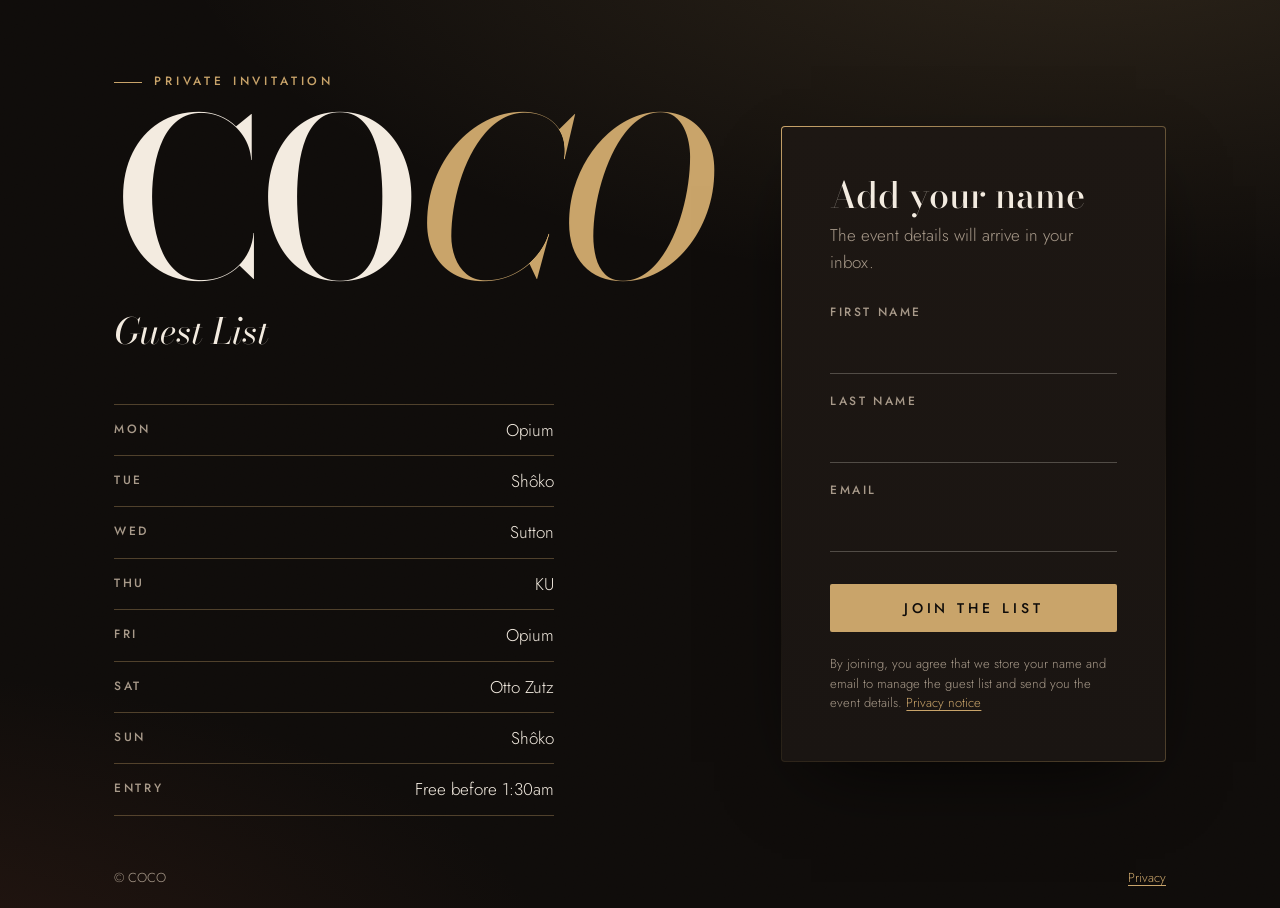
==== index.html @ e3798c02 "Add files via upload" ====
<!doctype html>
<html lang="en">
<head>
  <meta charset="utf-8">
  <meta name="viewport" content="width=device-width, initial-scale=1, viewport-fit=cover">
  <title>COCO — Guest List</title>
  <meta name="description" content="Join the COCO guest list.">
  <meta name="theme-color" content="#0f0c0a">
  <!-- Fonts: loaded from Google Fonts for now. Before launch we plan to host them
       ourselves so visitors' browsers don't contact Google (privacy). -->
  <link rel="preconnect" href="https://fonts.googleapis.com">
  <link rel="preconnect" href="https://fonts.gstatic.com" crossorigin>
  <link href="https://fonts.googleapis.com/css2?family=Bodoni+Moda:ital,opsz,wght@0,6..96,400..700;1,6..96,400..500&family=Jost:wght@300;400;500&display=swap" rel="stylesheet">
  <link rel="stylesheet" href="style.css">
</head>
<body>
  <div class="grain" aria-hidden="true"></div>

  <main class="page">
    <section class="intro" aria-labelledby="brand">
      <p class="eyebrow reveal" style="--d:0">Private invitation</p>
      <h1 id="brand" class="brand reveal" style="--d:1">CO<span class="brand-o">CO</span></h1>
      <p class="tagline reveal" style="--d:2"><em>Guest List</em></p>

      <!-- Week programme from the owner. Keep in sync with CLUBS/WEEK in backend/Code.gs. -->
      <dl class="details reveal" style="--d:3" aria-label="Weekly programme">
        <div><dt>Mon</dt><dd>Opium</dd></div>
        <div><dt>Tue</dt><dd>Shôko</dd></div>
        <div><dt>Wed</dt><dd>Sutton</dd></div>
        <div><dt>Thu</dt><dd>KU</dd></div>
        <div><dt>Fri</dt><dd>Opium</dd></div>
        <div><dt>Sat</dt><dd>Otto Zutz</dd></div>
        <div><dt>Sun</dt><dd>Shôko</dd></div>
        <div><dt>Entry</dt><dd>Free before 1:30am</dd></div>
      </dl>
    </section>

    <section class="card reveal" style="--d:4" aria-labelledby="form-title">
      <div class="card-inner">
        <div id="form-view">
          <h2 id="form-title" class="card-title">Add your name</h2>
          <p class="card-sub">The event details will arrive in your inbox.</p>

          <form id="signup" novalidate>
            <div class="field">
              <label for="firstName">First name</label>
              <input id="firstName" name="firstName" type="text" autocomplete="given-name" maxlength="60" required aria-describedby="firstName-err">
              <p class="err" id="firstName-err" aria-live="polite"></p>
            </div>
            <div class="field">
              <label for="lastName">Last name</label>
              <input id="lastName" name="lastName" type="text" autocomplete="family-name" maxlength="60" required aria-describedby="lastName-err">
              <p class="err" id="lastName-err" aria-live="polite"></p>
            </div>
            <div class="field">
              <label for="email">Email</label>
              <input id="email" name="email" type="email" inputmode="email" autocomplete="email" maxlength="254" required aria-describedby="email-err">
              <p class="err" id="email-err" aria-live="polite"></p>
            </div>

            <!-- Honeypot: hidden from people, bots tend to fill it in. -->
            <div class="hp" aria-hidden="true">
              <label for="website">Leave this empty</label>
              <input id="website" name="website" type="text" tabindex="-1" autocomplete="off">
            </div>

            <button type="submit" class="btn" id="submit">
              <span class="btn-label">Join the list</span>
              <span class="btn-spinner" aria-hidden="true"></span>
            </button>
            <p class="form-msg" id="form-msg" role="status" aria-live="polite"></p>

            <p class="consent">
              By joining, you agree that we store your name and email to manage the guest list
              and send you the event details. <a href="privacy.html">Privacy notice</a>
            </p>
          </form>
        </div>

        <div id="done-view" class="done" hidden tabindex="-1">
          <span class="done-mark" aria-hidden="true"></span>
          <h2 class="card-title" id="done-title">You're on the list</h2>
          <p class="card-sub" id="done-text"></p>
        </div>
      </div>
    </section>
  </main>

  <footer class="foot">
    <span>© COCO</span>
    <a href="privacy.html">Privacy</a>
  </footer>

  <p class="demo-badge" id="demo-badge" hidden>Preview mode — nothing is saved</p>

  <script src="script.js"></script>
</body>
</html>
---- style.css ----
/* COCO Guest List — velvet-rope invitation style.
   Colours live here so the owner's brand colours can be swapped in one place. */
:root {
  --ink: #0f0c0a;          /* page background */
  --ink-2: #1a1512;        /* card background */
  --cream: #f3ebe0;        /* main text */
  --muted: #a89a8a;        /* secondary text */
  --gold: #c9a46a;         /* accent */
  --gold-soft: rgba(201, 164, 106, 0.35);
  --error: #e7937c;
  --display: "Bodoni Moda", "Didot", "Bodoni 72", Georgia, serif;
  --body: "Jost", "Futura", "Century Gothic", sans-serif;
  --gutter: clamp(16px, 5vw, 64px);
}

*, *::before, *::after { box-sizing: border-box; }

html { -webkit-text-size-adjust: 100%; }

body {
  margin: 0;
  min-height: 100vh;
  min-height: 100dvh;
  display: flex;
  flex-direction: column;
  background:
    radial-gradient(120% 70% at 85% -10%, rgba(201, 164, 106, 0.16), transparent 60%),
    radial-gradient(90% 60% at -10% 110%, rgba(120, 60, 40, 0.22), transparent 60%),
    var(--ink);
  color: var(--cream);
  font-family: var(--body);
  font-weight: 300;
  font-size: 17px;
  line-height: 1.55;
  -webkit-font-smoothing: antialiased;
}

/* Film-grain texture for depth */
.grain {
  position: fixed;
  inset: 0;
  pointer-events: none;
  opacity: 0.07;
  mix-blend-mode: overlay;
  background-image: url("data:image/svg+xml,%3Csvg xmlns='http://www.w3.org/2000/svg' width='160' height='160'%3E%3Cfilter id='n'%3E%3CfeTurbulence type='fractalNoise' baseFrequency='0.9' numOctaves='3' stitchTiles='stitch'/%3E%3C/filter%3E%3Crect width='100%25' height='100%25' filter='url(%23n)'/%3E%3C/svg%3E");
}

.page {
  flex: 1;
  width: 100%;
  max-width: 1180px;
  margin: 0 auto;
  padding: clamp(40px, 8vh, 96px) var(--gutter) 32px;
  display: grid;
  gap: clamp(36px, 6vw, 72px);
  align-items: center;
}

@media (min-width: 900px) {
  .page { grid-template-columns: 1.15fr 1fr; }
}

/* ---------- Intro / brand ---------- */
.eyebrow {
  margin: 0 0 18px;
  font-size: 12px;
  font-weight: 500;
  letter-spacing: 0.32em;
  text-transform: uppercase;
  color: var(--gold);
}
.eyebrow::before {
  content: "";
  display: inline-block;
  width: 28px;
  height: 1px;
  margin-right: 12px;
  vertical-align: middle;
  background: var(--gold);
}

.brand {
  margin: 0;
  font-family: var(--display);
  font-weight: 500;
  font-size: clamp(88px, 24vw, 220px);
  line-height: 0.82;
  letter-spacing: -0.02em;
}
.brand-o { font-style: italic; font-weight: 400; color: var(--gold); }

.tagline {
  margin: 14px 0 0;
  font-family: var(--display);
  font-size: clamp(24px, 4.5vw, 36px);
  font-weight: 400;
  color: var(--cream);
}

.details {
  margin: clamp(28px, 5vh, 48px) 0 0;
  display: grid;
  gap: 0;
  max-width: 440px;
  border-top: 1px solid var(--gold-soft);
}
.details div {
  display: flex;
  justify-content: space-between;
  gap: 16px;
  padding: 12px 0;
  border-bottom: 1px solid var(--gold-soft);
}
.details dt {
  font-size: 12px;
  font-weight: 500;
  letter-spacing: 0.22em;
  text-transform: uppercase;
  color: var(--muted);
  padding-top: 3px;
}
.details dd { margin: 0; text-align: right; }
.placeholder { color: var(--muted); font-style: italic; }

/* ---------- Card ---------- */
.card {
  position: relative;
  padding: 1px; /* gold hairline frame */
  background: linear-gradient(150deg, var(--gold), rgba(201,164,106,0.15) 40%, rgba(201,164,106,0.05) 60%, var(--gold-soft));
  border-radius: 4px;
  box-shadow: 0 30px 80px -30px rgba(0, 0, 0, 0.8);
}
.card-inner {
  background: linear-gradient(180deg, #1d1713, var(--ink-2));
  border-radius: 3px;
  padding: clamp(28px, 6vw, 48px);
}

.card-title {
  margin: 0;
  font-family: var(--display);
  font-weight: 500;
  font-size: clamp(28px, 6vw, 36px);
  line-height: 1.1;
}
.card-sub { margin: 8px 0 28px; color: var(--muted); }

/* ---------- Form ---------- */
.field { margin-bottom: 18px; }

label {
  display: block;
  margin-bottom: 6px;
  font-size: 12px;
  font-weight: 500;
  letter-spacing: 0.2em;
  text-transform: uppercase;
  color: var(--muted);
}

input {
  width: 100%;
  padding: 12px 2px 10px;
  border: 0;
  border-bottom: 1px solid rgba(243, 235, 224, 0.25);
  border-radius: 0;
  background: transparent;
  color: var(--cream);
  font: 400 18px/1.3 var(--body);
  transition: border-color 0.25s ease;
  -webkit-appearance: none;
  appearance: none;
}
input:hover { border-bottom-color: rgba(243, 235, 224, 0.45); }
input:focus { outline: none; border-bottom-color: var(--gold); box-shadow: 0 1px 0 0 var(--gold); }
input[aria-invalid="true"] { border-bottom-color: var(--error); }
input:-webkit-autofill {
  -webkit-text-fill-color: var(--cream);
  -webkit-box-shadow: 0 0 0 1000px var(--ink-2) inset;
  caret-color: var(--cream);
}

.err { min-height: 1.2em; margin: 6px 0 0; font-size: 14px; color: var(--error); }
.err:empty { min-height: 0; margin: 0; }

/* Honeypot: off-screen, not display:none (some bots skip hidden fields) */
.hp { position: absolute; left: -10000px; width: 1px; height: 1px; overflow: hidden; }

.btn {
  position: relative;
  width: 100%;
  margin-top: 14px;
  padding: 17px 24px;
  border: 0;
  border-radius: 2px;
  background: var(--gold);
  color: var(--ink);
  font: 500 14px/1 var(--body);
  letter-spacing: 0.28em;
  text-transform: uppercase;
  cursor: pointer;
  overflow: hidden;
  transition: background 0.25s ease, transform 0.15s ease;
}
.btn::after { /* soft shine on hover */
  content: "";
  position: absolute;
  inset: 0;
  background: linear-gradient(110deg, transparent 30%, rgba(255,255,255,0.35) 50%, transparent 70%);
  transform: translateX(-120%);
  transition: transform 0.7s ease;
}
.btn:hover::after { transform: translateX(120%); }
.btn:hover { background: #d6b27a; }
.btn:active { transform: scale(0.99); }
.btn:focus-visible { outline: 2px solid var(--cream); outline-offset: 3px; }
.btn[disabled] { cursor: progress; opacity: 0.85; }

.btn-spinner {
  display: none;
  width: 16px; height: 16px;
  margin-left: 10px;
  vertical-align: -3px;
  border: 2px solid rgba(15, 12, 10, 0.3);
  border-top-color: var(--ink);
  border-radius: 50%;
  animation: spin 0.8s linear infinite;
}
.btn.is-loading .btn-spinner { display: inline-block; }

.form-msg { min-height: 1.2em; margin: 14px 0 0; font-size: 15px; text-align: center; }
.form-msg:empty { min-height: 0; margin: 0; }
.form-msg.is-error { color: var(--error); }

.consent { margin: 22px 0 0; font-size: 13px; line-height: 1.5; color: var(--muted); }
a { color: var(--gold); text-underline-offset: 3px; }
a:hover { color: var(--cream); }

/* ---------- Success ---------- */
.done { text-align: center; padding: 24px 0; outline: none; }
.done-mark {
  display: block;
  width: 64px; height: 64px;
  margin: 0 auto 22px;
  border: 1px solid var(--gold);
  border-radius: 50%;
  position: relative;
  animation: pop 0.6s cubic-bezier(.2,.9,.3,1.3) both;
}
.done-mark::after {
  content: "";
  position: absolute;
  left: 23px; top: 17px;
  width: 14px; height: 24px;
  border-right: 2px solid var(--gold);
  border-bottom: 2px solid var(--gold);
  transform: rotate(45deg);
}
.done .card-sub { margin-bottom: 0; }

/* ---------- Footer ---------- */
.foot {
  display: flex;
  justify-content: space-between;
  gap: 16px;
  width: 100%;
  max-width: 1180px;
  margin: 0 auto;
  padding: 20px var(--gutter) calc(20px + env(safe-area-inset-bottom));
  font-size: 13px;
  color: var(--muted);
}

.demo-badge {
  position: fixed;
  left: 50%; top: 10px;
  transform: translateX(-50%);
  margin: 0;
  padding: 6px 12px;
  border-radius: 99px;
  background: #3a2a1a;
  color: var(--gold);
  font-size: 12px;
  letter-spacing: 0.05em;
  white-space: nowrap;
}

/* ---------- Motion ---------- */
.reveal { animation: rise 0.9s cubic-bezier(.2,.7,.2,1) both; animation-delay: calc(var(--d) * 110ms + 100ms); }
@keyframes rise { from { opacity: 0; transform: translateY(18px); } to { opacity: 1; transform: none; } }
@keyframes spin { to { transform: rotate(360deg); } }
@keyframes pop { from { opacity: 0; transform: scale(0.6); } to { opacity: 1; transform: none; } }

@media (prefers-reduced-motion: reduce) {
  *, *::before, *::after { animation: none !important; transition: none !important; }
}
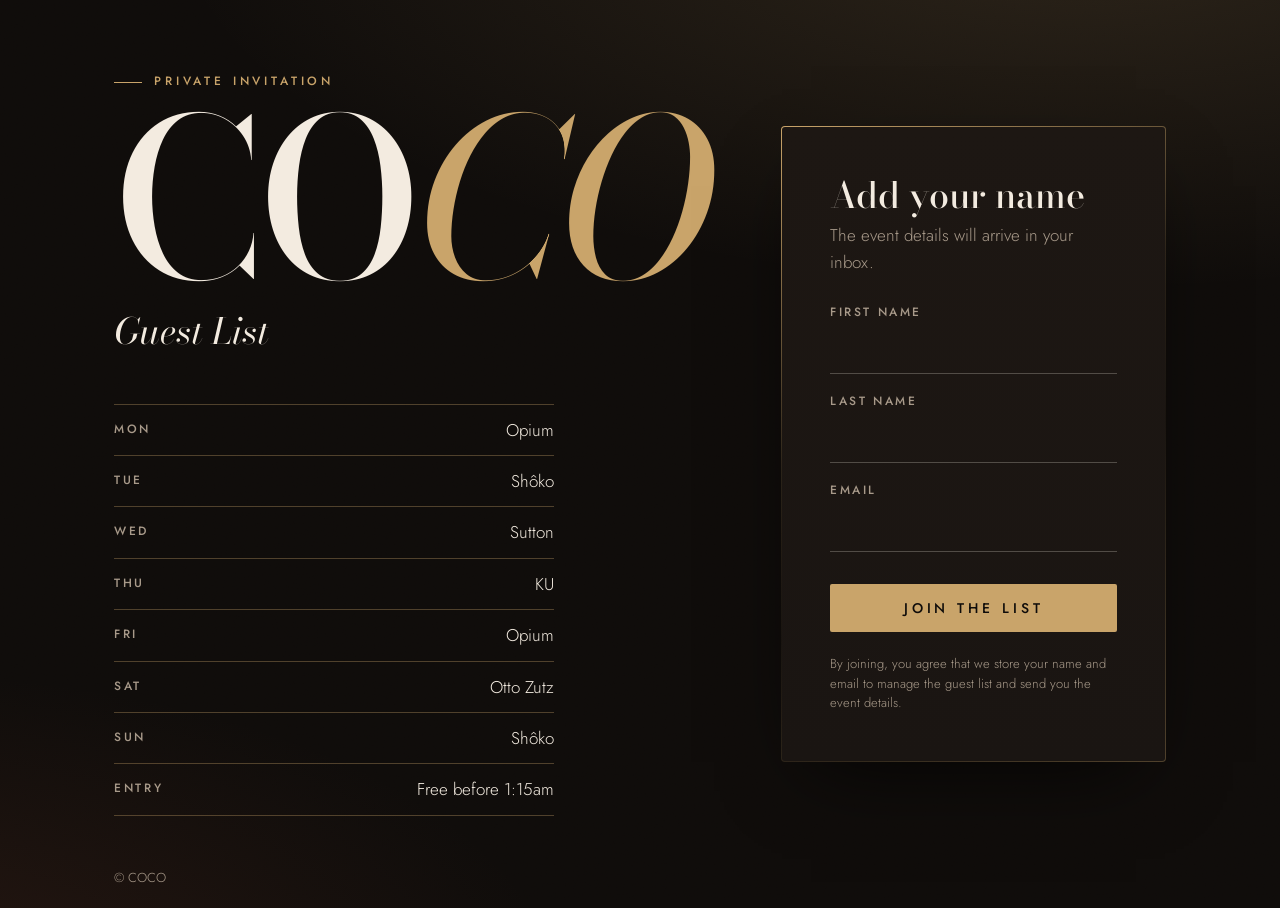
==== commit f4cb130f: "Add files via upload" ====
--- a/index.html
+++ b/index.html
@@ -31,7 +31,7 @@
         <div><dt>Fri</dt><dd>Opium</dd></div>
         <div><dt>Sat</dt><dd>Otto Zutz</dd></div>
         <div><dt>Sun</dt><dd>Shôko</dd></div>
-        <div><dt>Entry</dt><dd>Free before 1:30am</dd></div>
+        <div><dt>Entry</dt><dd>Free before 1:15am</dd></div>
       </dl>
     </section>
 
@@ -72,7 +72,9 @@
 
             <p class="consent">
               By joining, you agree that we store your name and email to manage the guest list
-              and send you the event details. <a href="privacy.html">Privacy notice</a>
+              and send you the event details.
+              <!-- Privacy notice hidden until the owner approves it. To show it again, add:
+                   <a href="privacy.html">Privacy notice</a>  (draft is in content/privacy-page-draft.html) -->
             </p>
           </form>
         </div>
@@ -88,7 +90,7 @@
 
   <footer class="foot">
     <span>© COCO</span>
-    <a href="privacy.html">Privacy</a>
+    <!-- Privacy link hidden until the owner approves the notice: <a href="privacy.html">Privacy</a> -->
   </footer>
 
   <p class="demo-badge" id="demo-badge" hidden>Preview mode — nothing is saved</p>
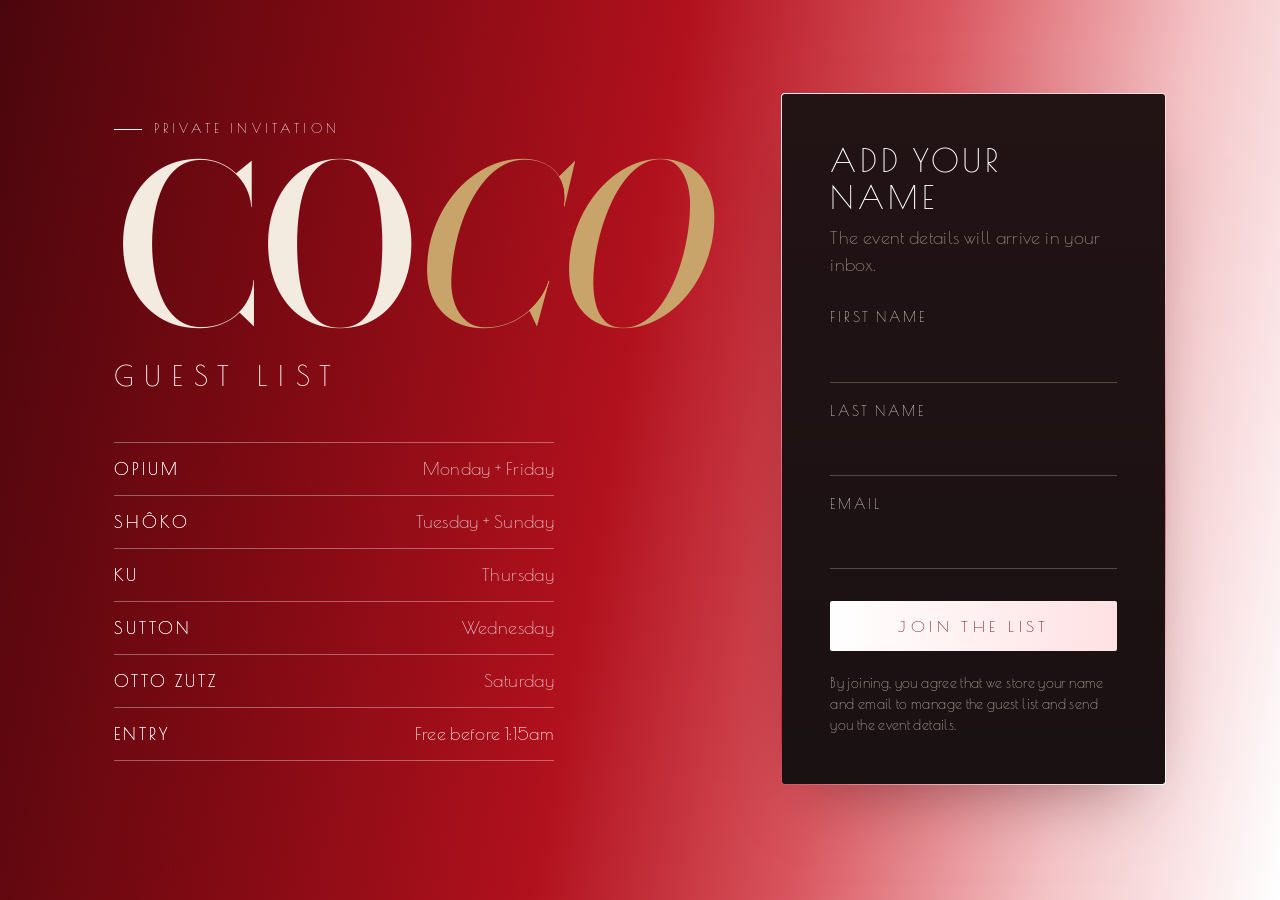
==== commit 33497a41: "Add files via upload" ====
--- a/index.html
+++ b/index.html
@@ -5,12 +5,12 @@
   <meta name="viewport" content="width=device-width, initial-scale=1, viewport-fit=cover">
   <title>COCO — Guest List</title>
   <meta name="description" content="Join the COCO guest list.">
-  <meta name="theme-color" content="#0f0c0a">
+  <meta name="theme-color" content="#4a050c">
   <!-- Fonts: loaded from Google Fonts for now. Before launch we plan to host them
        ourselves so visitors' browsers don't contact Google (privacy). -->
   <link rel="preconnect" href="https://fonts.googleapis.com">
   <link rel="preconnect" href="https://fonts.gstatic.com" crossorigin>
-  <link href="https://fonts.googleapis.com/css2?family=Bodoni+Moda:ital,opsz,wght@0,6..96,400..700;1,6..96,400..500&family=Jost:wght@300;400;500&display=swap" rel="stylesheet">
+  <link href="https://fonts.googleapis.com/css2?family=Bodoni+Moda:ital,opsz,wght@0,6..96,400..700;1,6..96,400..500&family=Poiret+One&display=swap" rel="stylesheet">
   <link rel="stylesheet" href="style.css">
 </head>
 <body>
@@ -20,18 +20,16 @@
     <section class="intro" aria-labelledby="brand">
       <p class="eyebrow reveal" style="--d:0">Private invitation</p>
       <h1 id="brand" class="brand reveal" style="--d:1">CO<span class="brand-o">CO</span></h1>
-      <p class="tagline reveal" style="--d:2"><em>Guest List</em></p>
+      <p class="tagline reveal" style="--d:2">Guest List</p>
 
       <!-- Week programme from the owner. Keep in sync with CLUBS/WEEK in backend/Code.gs. -->
       <dl class="details reveal" style="--d:3" aria-label="Weekly programme">
-        <div><dt>Mon</dt><dd>Opium</dd></div>
-        <div><dt>Tue</dt><dd>Shôko</dd></div>
-        <div><dt>Wed</dt><dd>Sutton</dd></div>
-        <div><dt>Thu</dt><dd>KU</dd></div>
-        <div><dt>Fri</dt><dd>Opium</dd></div>
-        <div><dt>Sat</dt><dd>Otto Zutz</dd></div>
-        <div><dt>Sun</dt><dd>Shôko</dd></div>
-        <div><dt>Entry</dt><dd>Free before 1:15am</dd></div>
+        <div><dt>Opium</dt><dd>Monday + Friday</dd></div>
+        <div><dt>Shôko</dt><dd>Tuesday + Sunday</dd></div>
+        <div><dt>KU</dt><dd>Thursday</dd></div>
+        <div><dt>Sutton</dt><dd>Wednesday</dd></div>
+        <div><dt>Otto Zutz</dt><dd>Saturday</dd></div>
+        <div class="entry"><dt>Entry</dt><dd>Free before 1:15am</dd></div>
       </dl>
     </section>
 
--- a/style.css
+++ b/style.css
@@ -1,15 +1,18 @@
 /* COCO Guest List — velvet-rope invitation style.
    Colours live here so the owner's brand colours can be swapped in one place. */
 :root {
-  --ink: #0f0c0a;          /* page background */
-  --ink-2: #1a1512;        /* card background */
-  --cream: #f3ebe0;        /* main text */
-  --muted: #a89a8a;        /* secondary text */
-  --gold: #c9a46a;         /* accent */
-  --gold-soft: rgba(201, 164, 106, 0.35);
-  --error: #e7937c;
-  --display: "Bodoni Moda", "Didot", "Bodoni 72", Georgia, serif;
-  --body: "Jost", "Futura", "Century Gothic", sans-serif;
+  --ink: #0f0c0a;          /* dark text / card */
+  --ink-2: #1a1112;        /* card background */
+  --cream: #f3ebe0;        /* COCO letters + text on red */
+  --muted: #a89a8a;        /* secondary text inside the card */
+  --gold: #c9a46a;         /* ONLY for the gold "CO" of the logo — do not reuse */
+  --red-deep: #4a050c;     /* top of the page */
+  --red: #b0101c;
+  --red-text: #6e0a13;     /* dark red text on the light bottom of the page */
+  --line: rgba(255, 255, 255, 0.35);
+  --error: #ff9a8a;
+  --display: "Bodoni Moda", "Didot", "Bodoni 72", Georgia, serif; /* COCO logo only */
+  --body: "Poiret One", "Josefin Sans", "Century Gothic", sans-serif; /* Art Deco */
   --gutter: clamp(16px, 5vw, 64px);
 }
 
@@ -23,15 +26,17 @@
   min-height: 100dvh;
   display: flex;
   flex-direction: column;
-  background:
-    radial-gradient(120% 70% at 85% -10%, rgba(201, 164, 106, 0.16), transparent 60%),
-    radial-gradient(90% 60% at -10% 110%, rgba(120, 60, 40, 0.22), transparent 60%),
-    var(--ink);
+  /* Red to white, top to bottom. It stays red long enough that the light text
+     above the card is always readable; only the footer sits on the light part. */
+  background: linear-gradient(180deg,
+    var(--red-deep) 0%, #7d0912 28%, var(--red) 52%, #d9545d 72%, #f4c4c7 88%, #ffffff 100%);
+  background-color: var(--red-deep);
   color: var(--cream);
   font-family: var(--body);
-  font-weight: 300;
-  font-size: 17px;
+  font-weight: 400;
+  font-size: 18px;
   line-height: 1.55;
+  letter-spacing: 0.02em;
   -webkit-font-smoothing: antialiased;
 }
 
@@ -58,16 +63,23 @@
 
 @media (min-width: 900px) {
   .page { grid-template-columns: 1.15fr 1fr; }
+  /* Wide screens: the text column is on the left, so the gradient runs left
+     (red) to right (white) and the dark card sits on the light side. */
+  body {
+    background: linear-gradient(100deg,
+      var(--red-deep) 0%, #7d0912 25%, var(--red) 48%, #d9545d 66%, #f4c4c7 84%, #ffffff 100%);
+  }
+  .foot { color: #ffffff; }
 }
 
 /* ---------- Intro / brand ---------- */
 .eyebrow {
   margin: 0 0 18px;
-  font-size: 12px;
-  font-weight: 500;
+  font-size: 13px;
+  font-weight: 400;
   letter-spacing: 0.32em;
   text-transform: uppercase;
-  color: var(--gold);
+  color: #ffffff;
 }
 .eyebrow::before {
   content: "";
@@ -76,7 +88,7 @@
   height: 1px;
   margin-right: 12px;
   vertical-align: middle;
-  background: var(--gold);
+  background: #ffffff;
 }
 
 .brand {
@@ -90,11 +102,13 @@
 .brand-o { font-style: italic; font-weight: 400; color: var(--gold); }
 
 .tagline {
-  margin: 14px 0 0;
-  font-family: var(--display);
-  font-size: clamp(24px, 4.5vw, 36px);
-  font-weight: 400;
-  color: var(--cream);
+  margin: 18px 0 0;
+  font-family: var(--body);
+  font-size: clamp(20px, 3.6vw, 28px);
+  font-weight: 400;
+  letter-spacing: 0.4em;
+  text-transform: uppercase;
+  color: #ffffff;
 }
 
 .details {
@@ -102,46 +116,51 @@
   display: grid;
   gap: 0;
   max-width: 440px;
-  border-top: 1px solid var(--gold-soft);
+  border-top: 1px solid var(--line);
 }
 .details div {
   display: flex;
   justify-content: space-between;
+  align-items: baseline;
   gap: 16px;
   padding: 12px 0;
-  border-bottom: 1px solid var(--gold-soft);
+  border-bottom: 1px solid var(--line);
 }
 .details dt {
-  font-size: 12px;
-  font-weight: 500;
-  letter-spacing: 0.22em;
-  text-transform: uppercase;
-  color: var(--muted);
-  padding-top: 3px;
-}
-.details dd { margin: 0; text-align: right; }
+  font-size: 17px;
+  letter-spacing: 0.18em;
+  text-transform: uppercase;
+  color: #ffffff;
+  font-weight: 400;
+  text-shadow: 0 0 0.6px #ffffff; /* Poiret One is very thin: a hair thicker */
+}
+.details dd { margin: 0; text-align: right; color: rgba(255, 255, 255, 0.82); }
+.details .entry dt, .details .entry dd { color: #ffffff; }
 .placeholder { color: var(--muted); font-style: italic; }
 
 /* ---------- Card ---------- */
 .card {
   position: relative;
-  padding: 1px; /* gold hairline frame */
-  background: linear-gradient(150deg, var(--gold), rgba(201,164,106,0.15) 40%, rgba(201,164,106,0.05) 60%, var(--gold-soft));
+  padding: 1px; /* thin white/red frame */
+  background: linear-gradient(150deg, #ffffff, rgba(255,255,255,0.25) 40%, rgba(176,16,28,0.5) 70%, #ffffff);
   border-radius: 4px;
-  box-shadow: 0 30px 80px -30px rgba(0, 0, 0, 0.8);
+  box-shadow: 0 30px 70px -34px rgba(60, 0, 8, 0.55);
 }
 .card-inner {
-  background: linear-gradient(180deg, #1d1713, var(--ink-2));
+  background: linear-gradient(180deg, #221315, var(--ink-2));
   border-radius: 3px;
   padding: clamp(28px, 6vw, 48px);
 }
 
 .card-title {
   margin: 0;
-  font-family: var(--display);
-  font-weight: 500;
-  font-size: clamp(28px, 6vw, 36px);
-  line-height: 1.1;
+  font-family: var(--body);
+  font-weight: 400;
+  font-size: clamp(26px, 5.5vw, 32px);
+  letter-spacing: 0.12em;
+  text-transform: uppercase;
+  line-height: 1.15;
+  color: #ffffff;
 }
 .card-sub { margin: 8px 0 28px; color: var(--muted); }
 
@@ -151,11 +170,11 @@
 label {
   display: block;
   margin-bottom: 6px;
-  font-size: 12px;
-  font-weight: 500;
+  font-size: 14px;
+  font-weight: 400;
   letter-spacing: 0.2em;
   text-transform: uppercase;
-  color: var(--muted);
+  color: #d9cfc9;
 }
 
 input {
@@ -166,13 +185,14 @@
   border-radius: 0;
   background: transparent;
   color: var(--cream);
-  font: 400 18px/1.3 var(--body);
+  font: 400 19px/1.3 var(--body);
+  letter-spacing: 0.04em;
   transition: border-color 0.25s ease;
   -webkit-appearance: none;
   appearance: none;
 }
 input:hover { border-bottom-color: rgba(243, 235, 224, 0.45); }
-input:focus { outline: none; border-bottom-color: var(--gold); box-shadow: 0 1px 0 0 var(--gold); }
+input:focus { outline: none; border-bottom-color: #ffffff; box-shadow: 0 1px 0 0 #ffffff; }
 input[aria-invalid="true"] { border-bottom-color: var(--error); }
 input:-webkit-autofill {
   -webkit-text-fill-color: var(--cream);
@@ -193,9 +213,10 @@
   padding: 17px 24px;
   border: 0;
   border-radius: 2px;
-  background: var(--gold);
-  color: var(--ink);
-  font: 500 14px/1 var(--body);
+  background: linear-gradient(90deg, #ffffff 0%, #ffe1e3 100%);
+  color: var(--red-text);
+  font: 400 16px/1 var(--body);
+  font-weight: 400;
   letter-spacing: 0.28em;
   text-transform: uppercase;
   cursor: pointer;
@@ -211,7 +232,7 @@
   transition: transform 0.7s ease;
 }
 .btn:hover::after { transform: translateX(120%); }
-.btn:hover { background: #d6b27a; }
+.btn:hover { background: linear-gradient(90deg, #ffffff 0%, #ffc9cd 100%); }
 .btn:active { transform: scale(0.99); }
 .btn:focus-visible { outline: 2px solid var(--cream); outline-offset: 3px; }
 .btn[disabled] { cursor: progress; opacity: 0.85; }
@@ -221,8 +242,8 @@
   width: 16px; height: 16px;
   margin-left: 10px;
   vertical-align: -3px;
-  border: 2px solid rgba(15, 12, 10, 0.3);
-  border-top-color: var(--ink);
+  border: 2px solid rgba(110, 10, 19, 0.3);
+  border-top-color: var(--red-text);
   border-radius: 50%;
   animation: spin 0.8s linear infinite;
 }
@@ -232,9 +253,9 @@
 .form-msg:empty { min-height: 0; margin: 0; }
 .form-msg.is-error { color: var(--error); }
 
-.consent { margin: 22px 0 0; font-size: 13px; line-height: 1.5; color: var(--muted); }
-a { color: var(--gold); text-underline-offset: 3px; }
-a:hover { color: var(--cream); }
+.consent { margin: 22px 0 0; font-size: 14px; line-height: 1.5; color: #bfb3ad; }
+a { color: #ffb3b8; text-underline-offset: 3px; }
+a:hover { color: #ffffff; }
 
 /* ---------- Success ---------- */
 .done { text-align: center; padding: 24px 0; outline: none; }
@@ -242,7 +263,7 @@
   display: block;
   width: 64px; height: 64px;
   margin: 0 auto 22px;
-  border: 1px solid var(--gold);
+  border: 1px solid #ffffff;
   border-radius: 50%;
   position: relative;
   animation: pop 0.6s cubic-bezier(.2,.9,.3,1.3) both;
@@ -252,8 +273,8 @@
   position: absolute;
   left: 23px; top: 17px;
   width: 14px; height: 24px;
-  border-right: 2px solid var(--gold);
-  border-bottom: 2px solid var(--gold);
+  border-right: 2px solid #ffffff;
+  border-bottom: 2px solid #ffffff;
   transform: rotate(45deg);
 }
 .done .card-sub { margin-bottom: 0; }
@@ -267,8 +288,9 @@
   max-width: 1180px;
   margin: 0 auto;
   padding: 20px var(--gutter) calc(20px + env(safe-area-inset-bottom));
-  font-size: 13px;
-  color: var(--muted);
+  font-size: 14px;
+  letter-spacing: 0.15em;
+  color: var(--red-text); /* the footer sits on the white end of the gradient */
 }
 
 .demo-badge {
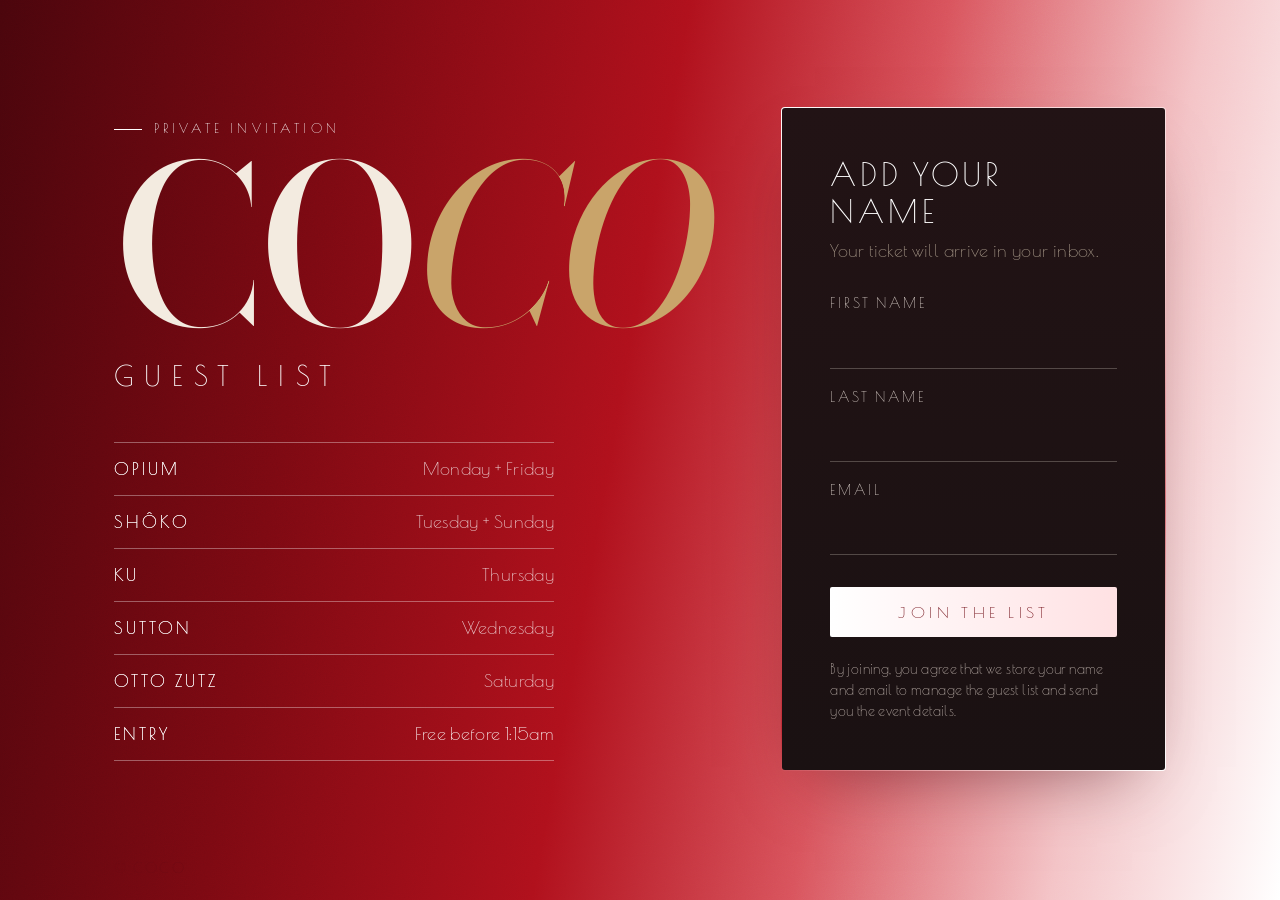
==== commit a7b24ec8: "Add files via upload" ====
--- a/index.html
+++ b/index.html
@@ -37,7 +37,7 @@
       <div class="card-inner">
         <div id="form-view">
           <h2 id="form-title" class="card-title">Add your name</h2>
-          <p class="card-sub">The event details will arrive in your inbox.</p>
+          <p class="card-sub">Your ticket will arrive in your inbox.</p>
 
           <form id="signup" novalidate>
             <div class="field">
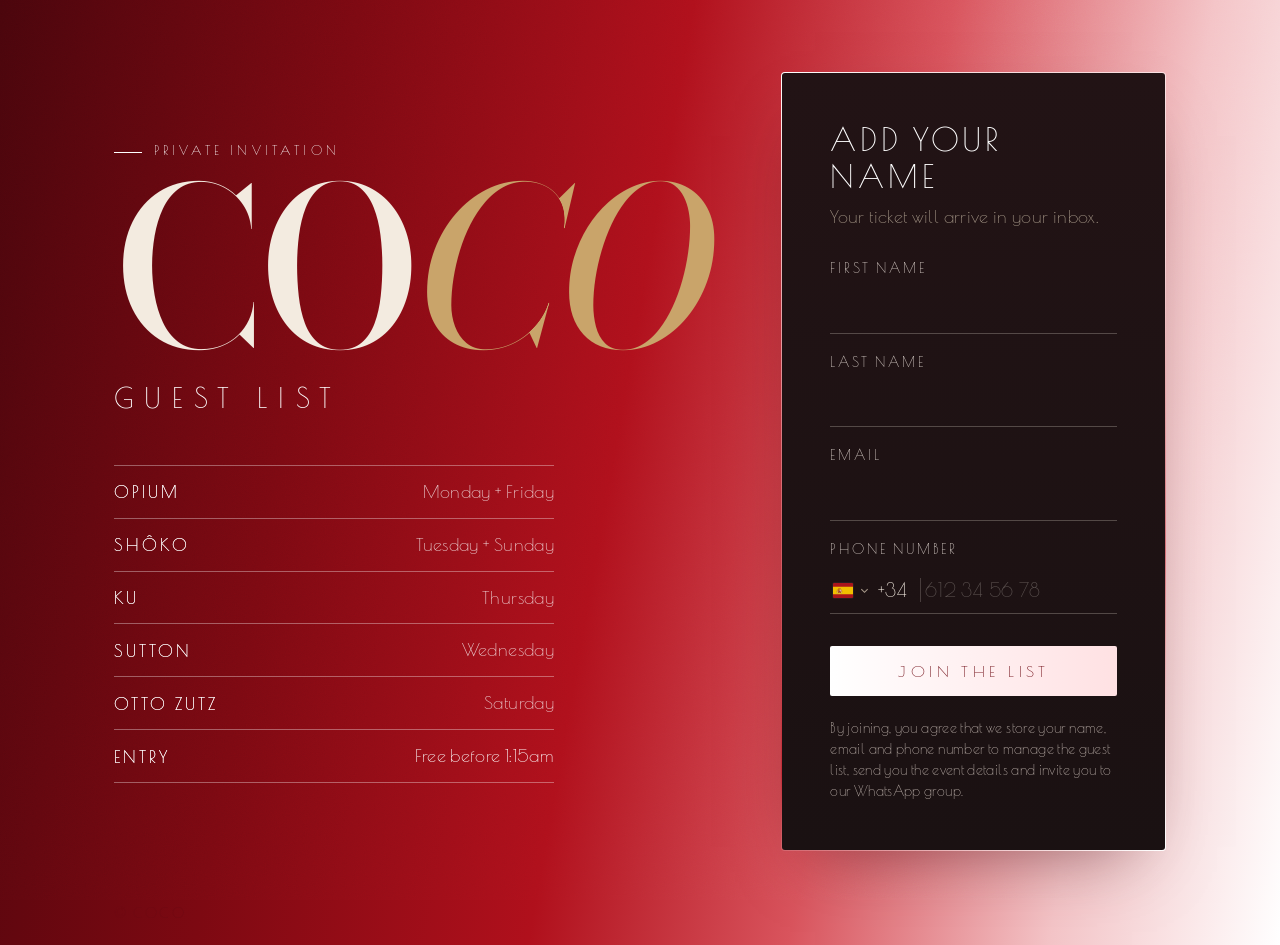
==== commit 29982a07: "Add files via upload" ====
--- a/index.html
+++ b/index.html
@@ -11,6 +11,8 @@
   <link rel="preconnect" href="https://fonts.googleapis.com">
   <link rel="preconnect" href="https://fonts.gstatic.com" crossorigin>
   <link href="https://fonts.googleapis.com/css2?family=Bodoni+Moda:ital,opsz,wght@0,6..96,400..700;1,6..96,400..500&family=Poiret+One&display=swap" rel="stylesheet">
+  <!-- Country picker for the phone field (intl-tel-input v29.5.3, MIT), hosted here, not on a CDN. -->
+  <link rel="stylesheet" href="vendor/intl-tel-input/css/intlTelInput.min.css">
   <link rel="stylesheet" href="style.css">
 </head>
 <body>
@@ -55,6 +57,11 @@
               <input id="email" name="email" type="email" inputmode="email" autocomplete="email" maxlength="254" required aria-describedby="email-err">
               <p class="err" id="email-err" aria-live="polite"></p>
             </div>
+            <div class="field">
+              <label for="phone">Phone number</label>
+              <input id="phone" name="phone" type="tel" inputmode="tel" autocomplete="tel" maxlength="30" required aria-describedby="phone-err">
+              <p class="err" id="phone-err" aria-live="polite"></p>
+            </div>
 
             <!-- Honeypot: hidden from people, bots tend to fill it in. -->
             <div class="hp" aria-hidden="true">
@@ -69,8 +76,8 @@
             <p class="form-msg" id="form-msg" role="status" aria-live="polite"></p>
 
             <p class="consent">
-              By joining, you agree that we store your name and email to manage the guest list
-              and send you the event details.
+              By joining, you agree that we store your name, email and phone number to manage the
+              guest list, send you the event details and invite you to our WhatsApp group.
               <!-- Privacy notice hidden until the owner approves it. To show it again, add:
                    <a href="privacy.html">Privacy notice</a>  (draft is in content/privacy-page-draft.html) -->
             </p>
@@ -93,6 +100,7 @@
 
   <p class="demo-badge" id="demo-badge" hidden>Preview mode — nothing is saved</p>
 
+  <script src="vendor/intl-tel-input/js/intlTelInputWithUtils.min.js"></script>
   <script src="script.js"></script>
 </body>
 </html>
--- a/vendor/intl-tel-input/css/intlTelInput.min.css
+++ b/vendor/intl-tel-input/css/intlTelInput.min.css
@@ -0,0 +1 @@
+:root{--iti-flag-width: 20px;--iti-flag-count: 244}.iti__ac{--iti-flag-offset: 0}.iti__ad{--iti-flag-offset: -1}.iti__ae{--iti-flag-offset: -2}.iti__af{--iti-flag-offset: -3}.iti__ag{--iti-flag-offset: -4}.iti__ai{--iti-flag-offset: -5}.iti__al{--iti-flag-offset: -6}.iti__am{--iti-flag-offset: -7}.iti__ao{--iti-flag-offset: -8}.iti__ar{--iti-flag-offset: -9}.iti__as{--iti-flag-offset: -10}.iti__at{--iti-flag-offset: -11}.iti__au{--iti-flag-offset: -12}.iti__aw{--iti-flag-offset: -13}.iti__ax{--iti-flag-offset: -14}.iti__az{--iti-flag-offset: -15}.iti__ba{--iti-flag-offset: -16}.iti__bb{--iti-flag-offset: -17}.iti__bd{--iti-flag-offset: -18}.iti__be{--iti-flag-offset: -19}.iti__bf{--iti-flag-offset: -20}.iti__bg{--iti-flag-offset: -21}.iti__bh{--iti-flag-offset: -22}.iti__bi{--iti-flag-offset: -23}.iti__bj{--iti-flag-offset: -24}.iti__bl{--iti-flag-offset: -25}.iti__bm{--iti-flag-offset: -26}.iti__bn{--iti-flag-offset: -27}.iti__bo{--iti-flag-offset: -28}.iti__bq{--iti-flag-offset: -29}.iti__br{--iti-flag-offset: -30}.iti__bs{--iti-flag-offset: -31}.iti__bt{--iti-flag-offset: -32}.iti__bw{--iti-flag-offset: -33}.iti__by{--iti-flag-offset: -34}.iti__bz{--iti-flag-offset: -35}.iti__ca{--iti-flag-offset: -36}.iti__cc{--iti-flag-offset: -37}.iti__cd{--iti-flag-offset: -38}.iti__cf{--iti-flag-offset: -39}.iti__cg{--iti-flag-offset: -40}.iti__ch{--iti-flag-offset: -41}.iti__ci{--iti-flag-offset: -42}.iti__ck{--iti-flag-offset: -43}.iti__cl{--iti-flag-offset: -44}.iti__cm{--iti-flag-offset: -45}.iti__cn{--iti-flag-offset: -46}.iti__co{--iti-flag-offset: -47}.iti__cr{--iti-flag-offset: -48}.iti__cu{--iti-flag-offset: -49}.iti__cv{--iti-flag-offset: -50}.iti__cw{--iti-flag-offset: -51}.iti__cx{--iti-flag-offset: -52}.iti__cy{--iti-flag-offset: -53}.iti__cz{--iti-flag-offset: -54}.iti__de{--iti-flag-offset: -55}.iti__dj{--iti-flag-offset: -56}.iti__dk{--iti-flag-offset: -57}.iti__dm{--iti-flag-offset: -58}.iti__do{--iti-flag-offset: -59}.iti__dz{--iti-flag-offset: -60}.iti__ec{--iti-flag-offset: -61}.iti__ee{--iti-flag-offset: -62}.iti__eg{--iti-flag-offset: -63}.iti__eh{--iti-flag-offset: -64}.iti__er{--iti-flag-offset: -65}.iti__es{--iti-flag-offset: -66}.iti__et{--iti-flag-offset: -67}.iti__fi{--iti-flag-offset: -68}.iti__fj{--iti-flag-offset: -69}.iti__fk{--iti-flag-offset: -70}.iti__fm{--iti-flag-offset: -71}.iti__fo{--iti-flag-offset: -72}.iti__fr{--iti-flag-offset: -73}.iti__ga{--iti-flag-offset: -74}.iti__gb{--iti-flag-offset: -75}.iti__gd{--iti-flag-offset: -76}.iti__ge{--iti-flag-offset: -77}.iti__gf{--iti-flag-offset: -78}.iti__gg{--iti-flag-offset: -79}.iti__gh{--iti-flag-offset: -80}.iti__gi{--iti-flag-offset: -81}.iti__gl{--iti-flag-offset: -82}.iti__gm{--iti-flag-offset: -83}.iti__gn{--iti-flag-offset: -84}.iti__gp{--iti-flag-offset: -85}.iti__gq{--iti-flag-offset: -86}.iti__gr{--iti-flag-offset: -87}.iti__gt{--iti-flag-offset: -88}.iti__gu{--iti-flag-offset: -89}.iti__gw{--iti-flag-offset: -90}.iti__gy{--iti-flag-offset: -91}.iti__hk{--iti-flag-offset: -92}.iti__hn{--iti-flag-offset: -93}.iti__hr{--iti-flag-offset: -94}.iti__ht{--iti-flag-offset: -95}.iti__hu{--iti-flag-offset: -96}.iti__id{--iti-flag-offset: -97}.iti__ie{--iti-flag-offset: -98}.iti__il{--iti-flag-offset: -99}.iti__im{--iti-flag-offset: -100}.iti__in{--iti-flag-offset: -101}.iti__io{--iti-flag-offset: -102}.iti__iq{--iti-flag-offset: -103}.iti__ir{--iti-flag-offset: -104}.iti__is{--iti-flag-offset: -105}.iti__it{--iti-flag-offset: -106}.iti__je{--iti-flag-offset: -107}.iti__jm{--iti-flag-offset: -108}.iti__jo{--iti-flag-offset: -109}.iti__jp{--iti-flag-offset: -110}.iti__ke{--iti-flag-offset: -111}.iti__kg{--iti-flag-offset: -112}.iti__kh{--iti-flag-offset: -113}.iti__ki{--iti-flag-offset: -114}.iti__km{--iti-flag-offset: -115}.iti__kn{--iti-flag-offset: -116}.iti__kp{--iti-flag-offset: -117}.iti__kr{--iti-flag-offset: -118}.iti__kw{--iti-flag-offset: -119}.iti__ky{--iti-flag-offset: -120}.iti__kz{--iti-flag-offset: -121}.iti__la{--iti-flag-offset: -122}.iti__lb{--iti-flag-offset: -123}.iti__lc{--iti-flag-offset: -124}.iti__li{--iti-flag-offset: -125}.iti__lk{--iti-flag-offset: -126}.iti__lr{--iti-flag-offset: -127}.iti__ls{--iti-flag-offset: -128}.iti__lt{--iti-flag-offset: -129}.iti__lu{--iti-flag-offset: -130}.iti__lv{--iti-flag-offset: -131}.iti__ly{--iti-flag-offset: -132}.iti__ma{--iti-flag-offset: -133}.iti__mc{--iti-flag-offset: -134}.iti__md{--iti-flag-offset: -135}.iti__me{--iti-flag-offset: -136}.iti__mf{--iti-flag-offset: -137}.iti__mg{--iti-flag-offset: -138}.iti__mh{--iti-flag-offset: -139}.iti__mk{--iti-flag-offset: -140}.iti__ml{--iti-flag-offset: -141}.iti__mm{--iti-flag-offset: -142}.iti__mn{--iti-flag-offset: -143}.iti__mo{--iti-flag-offset: -144}.iti__mp{--iti-flag-offset: -145}.iti__mq{--iti-flag-offset: -146}.iti__mr{--iti-flag-offset: -147}.iti__ms{--iti-flag-offset: -148}.iti__mt{--iti-flag-offset: -149}.iti__mu{--iti-flag-offset: -150}.iti__mv{--iti-flag-offset: -151}.iti__mw{--iti-flag-offset: -152}.iti__mx{--iti-flag-offset: -153}.iti__my{--iti-flag-offset: -154}.iti__mz{--iti-flag-offset: -155}.iti__na{--iti-flag-offset: -156}.iti__nc{--iti-flag-offset: -157}.iti__ne{--iti-flag-offset: -158}.iti__nf{--iti-flag-offset: -159}.iti__ng{--iti-flag-offset: -160}.iti__ni{--iti-flag-offset: -161}.iti__nl{--iti-flag-offset: -162}.iti__no{--iti-flag-offset: -163}.iti__np{--iti-flag-offset: -164}.iti__nr{--iti-flag-offset: -165}.iti__nu{--iti-flag-offset: -166}.iti__nz{--iti-flag-offset: -167}.iti__om{--iti-flag-offset: -168}.iti__pa{--iti-flag-offset: -169}.iti__pe{--iti-flag-offset: -170}.iti__pf{--iti-flag-offset: -171}.iti__pg{--iti-flag-offset: -172}.iti__ph{--iti-flag-offset: -173}.iti__pk{--iti-flag-offset: -174}.iti__pl{--iti-flag-offset: -175}.iti__pm{--iti-flag-offset: -176}.iti__pr{--iti-flag-offset: -177}.iti__ps{--iti-flag-offset: -178}.iti__pt{--iti-flag-offset: -179}.iti__pw{--iti-flag-offset: -180}.iti__py{--iti-flag-offset: -181}.iti__qa{--iti-flag-offset: -182}.iti__re{--iti-flag-offset: -183}.iti__ro{--iti-flag-offset: -184}.iti__rs{--iti-flag-offset: -185}.iti__ru{--iti-flag-offset: -186}.iti__rw{--iti-flag-offset: -187}.iti__sa{--iti-flag-offset: -188}.iti__sb{--iti-flag-offset: -189}.iti__sc{--iti-flag-offset: -190}.iti__sd{--iti-flag-offset: -191}.iti__se{--iti-flag-offset: -192}.iti__sg{--iti-flag-offset: -193}.iti__sh{--iti-flag-offset: -194}.iti__si{--iti-flag-offset: -195}.iti__sj{--iti-flag-offset: -196}.iti__sk{--iti-flag-offset: -197}.iti__sl{--iti-flag-offset: -198}.iti__sm{--iti-flag-offset: -199}.iti__sn{--iti-flag-offset: -200}.iti__so{--iti-flag-offset: -201}.iti__sr{--iti-flag-offset: -202}.iti__ss{--iti-flag-offset: -203}.iti__st{--iti-flag-offset: -204}.iti__sv{--iti-flag-offset: -205}.iti__sx{--iti-flag-offset: -206}.iti__sy{--iti-flag-offset: -207}.iti__sz{--iti-flag-offset: -208}.iti__tc{--iti-flag-offset: -209}.iti__td{--iti-flag-offset: -210}.iti__tg{--iti-flag-offset: -211}.iti__th{--iti-flag-offset: -212}.iti__tj{--iti-flag-offset: -213}.iti__tk{--iti-flag-offset: -214}.iti__tl{--iti-flag-offset: -215}.iti__tm{--iti-flag-offset: -216}.iti__tn{--iti-flag-offset: -217}.iti__to{--iti-flag-offset: -218}.iti__tr{--iti-flag-offset: -219}.iti__tt{--iti-flag-offset: -220}.iti__tv{--iti-flag-offset: -221}.iti__tw{--iti-flag-offset: -222}.iti__tz{--iti-flag-offset: -223}.iti__ua{--iti-flag-offset: -224}.iti__ug{--iti-flag-offset: -225}.iti__us{--iti-flag-offset: -226}.iti__uy{--iti-flag-offset: -227}.iti__uz{--iti-flag-offset: -228}.iti__va{--iti-flag-offset: -229}.iti__vc{--iti-flag-offset: -230}.iti__ve{--iti-flag-offset: -231}.iti__vg{--iti-flag-offset: -232}.iti__vi{--iti-flag-offset: -233}.iti__vn{--iti-flag-offset: -234}.iti__vu{--iti-flag-offset: -235}.iti__wf{--iti-flag-offset: -236}.iti__ws{--iti-flag-offset: -237}.iti__xk{--iti-flag-offset: -238}.iti__ye{--iti-flag-offset: -239}.iti__yt{--iti-flag-offset: -240}.iti__za{--iti-flag-offset: -241}.iti__zm{--iti-flag-offset: -242}.iti__zw{--iti-flag-offset: -243}:root{--iti-hover-color: rgba(0, 0, 0, .05);--iti-border-color: #ccc;--iti-country-selector-bg: white;--iti-icon-color: #555;--iti-spacer-horizontal: 10px;--iti-flag-height: calc(var(--iti-flag-width) * 3 / 4);--iti-globe-icon-size: 17px;--iti-clear-icon-size: 15px;--iti-close-icon-size: 20px;--iti-border-width: 1px;--iti-arrow-size: 5px;--iti-arrow-width: 1.5px;--iti-arrow-padding: 7px;--iti-mobile-popup-margin: 44px;--iti-strict-reject-flash-color: rgba(255, 0, 0, .12)}.iti{position:relative;display:inline-block}.iti *{box-sizing:border-box}.iti input.iti__tel-input,.iti input.iti__tel-input[type=text],.iti input.iti__tel-input[type=tel]{position:relative;z-index:0;display:block;min-width:100%;margin:0!important}.iti__a11y-text{width:1px;height:1px;clip:rect(1px,1px,1px,1px);overflow:hidden;position:absolute}.iti__country-container{position:absolute;top:0;bottom:0;left:0;padding:var(--iti-border-width)}.iti__selected-country{z-index:1;position:relative;display:flex;align-items:center;height:100%;background:none;border:0;margin:0;padding:0;font-family:inherit;font-size:inherit;color:inherit;border-radius:0;font-weight:inherit;line-height:inherit;text-decoration:none}.iti__selected-country-primary{display:flex;align-items:center;height:100%;padding:0 var(--iti-arrow-padding) 0 var(--iti-spacer-horizontal)}.iti__selected-dial-code{margin-left:4px}.iti__arrow{margin-left:var(--iti-arrow-padding);margin-top:-2px;width:var(--iti-arrow-size);height:var(--iti-arrow-size);box-sizing:border-box;border-right:var(--iti-arrow-width) solid var(--iti-icon-color);border-bottom:var(--iti-arrow-width) solid var(--iti-icon-color);transform:rotate(45deg)}.iti__arrow--up{margin-top:4px;transform:rotate(-135deg)}.iti__country-selector{border-radius:3px;background-color:var(--iti-country-selector-bg)}.iti--inline-country-selector .iti__country-selector{border:var(--iti-border-width) solid var(--iti-border-color);box-shadow:1px 1px 4px #0003}.iti--inline-country-selector:not(.iti--detached-country-selector) .iti__country-selector{position:absolute;z-index:2;left:0}.iti__search-input{width:100%;border-width:0;border-radius:3px;padding-left:calc(var(--iti-spacer-horizontal) + var(--iti-globe-icon-size) + var(--iti-spacer-horizontal));padding-right:calc(var(--iti-spacer-horizontal) + var(--iti-clear-icon-size) + var(--iti-spacer-horizontal))}[dir=rtl] .iti__search-input{padding-left:inherit;padding-right:30px;background-position:right 8px center}.iti__search-input::-webkit-search-cancel-button{appearance:none}.iti__search-input,.iti__country{padding-top:8px;padding-bottom:8px}.iti__search-input-wrapper{position:relative;display:flex;align-items:center;border-bottom:1px solid var(--iti-border-color)}.iti__search-icon{position:absolute;left:var(--iti-spacer-horizontal);display:flex;pointer-events:none}[dir=rtl] .iti__search-icon{left:auto;right:var(--iti-spacer-horizontal)}.iti__search-icon-svg{width:var(--iti-globe-icon-size);height:var(--iti-globe-icon-size);display:block;stroke:var(--iti-icon-color);fill:none;stroke-width:3}.iti__search-clear{position:absolute;right:calc(var(--iti-spacer-horizontal) / 2);background:transparent;border:0;border-radius:3px;cursor:pointer;padding:calc(var(--iti-spacer-horizontal) / 2);display:flex;align-items:center;justify-content:center;transition:background-color .15s ease}.iti__search-clear .iti__search-clear-x{stroke-width:2}.iti__search-clear .iti__search-clear-bg{fill:var(--iti-icon-color)}[dir=rtl] .iti__search-clear{right:auto;left:var(--iti-spacer-horizontal)}.iti__search-clear:hover,.iti__search-clear:focus-visible{background:var(--iti-hover-color);outline:none}.iti__search-clear-svg{width:var(--iti-clear-icon-size);height:var(--iti-clear-icon-size);display:block}.iti__no-results{text-align:center;padding:30px 0}.iti__country-list{list-style:none;padding:0;margin:0;cursor:pointer;outline:none;overflow-y:scroll;-webkit-overflow-scrolling:touch}.iti--inline-country-selector .iti__country-list{max-height:185px}.iti--flexible-dropdown-width .iti__country-list{white-space:nowrap}@media(max-width:500px){.iti--flexible-dropdown-width .iti__country-list{white-space:normal}}.iti__country{display:flex;align-items:center;padding-left:var(--iti-spacer-horizontal);padding-right:var(--iti-spacer-horizontal)}.iti__country.iti__highlight{background-color:var(--iti-hover-color)}.iti__country-name{flex-grow:1}.iti__country-check{margin-left:var(--iti-spacer-horizontal);display:flex;align-items:center;color:var(--iti-icon-color)}.iti__country-check-svg{width:var(--iti-clear-icon-size);height:var(--iti-clear-icon-size);display:block}.iti__country-list .iti__flag{margin-right:var(--iti-spacer-horizontal);flex-shrink:0}[dir=rtl] :is(.iti__country-list .iti__flag){margin-right:0;margin-left:var(--iti-spacer-horizontal)}:is(.iti--has-country-selector .iti__country-container:has(+input[disabled]),.iti--has-country-selector .iti__country-container:has(+input[readonly])) button.iti__selected-country{cursor:not-allowed}:is(.iti--has-country-selector .iti__country-container:has(+input[disabled]),.iti--has-country-selector .iti__country-container:has(+input[readonly])) button.iti__selected-country .iti__arrow{visibility:hidden}.iti--has-country-selector .iti__country-container:not(:has(+input[disabled])):not(:has(+input[readonly])) .iti__selected-country-primary:hover,.iti--has-country-selector .iti__country-container:not(:has(+input[disabled])):not(:has(+input[readonly])) .iti__selected-country[aria-expanded=true] .iti__selected-country-primary{background-color:var(--iti-hover-color)}.iti--detached-country-selector{position:fixed;top:-1000px;left:-1000px;z-index:1060}.iti--detached-country-selector:hover{cursor:pointer}.iti--detached-country-selector{top:calc(anchor(bottom) + 3px);left:anchor(left);position-try-fallbacks:--iti-flip-above}@position-try --iti-flip-above{top:auto;bottom:calc(anchor(top) + 3px)}.iti__hide{display:none}.iti__v-hide{visibility:hidden}.iti--fullscreen-popup.iti--detached-country-selector{background-color:#00000080;inset:0;position:fixed;padding:var(--iti-mobile-popup-margin);padding-bottom:calc(var(--iti-mobile-popup-margin) + var(--iti-virtual-keyboard-height, 0px));display:flex;flex-direction:column;justify-content:flex-start}.iti--fullscreen-popup .iti__country-selector{display:flex;flex-direction:column;max-height:100%;position:relative}.iti--fullscreen-popup .iti__close-button{position:absolute;bottom:100%;right:calc(-1 * var(--iti-mobile-popup-margin));width:var(--iti-mobile-popup-margin);height:var(--iti-mobile-popup-margin);padding:0;background:transparent;border:0;border-radius:3px;color:#fff;cursor:pointer;display:flex;align-items:center;justify-content:center}[dir=rtl] :is(.iti--fullscreen-popup .iti__close-button){right:auto;left:calc(-1 * var(--iti-mobile-popup-margin))}.iti--fullscreen-popup .iti__close-button:focus-visible{outline:2px solid currentColor;outline-offset:-2px}.iti--fullscreen-popup .iti__close-button-svg{width:var(--iti-close-icon-size);height:var(--iti-close-icon-size);display:block;fill:none;stroke:currentColor;stroke-width:1.75;stroke-linecap:round}.iti--fullscreen-popup .iti__country,.iti--fullscreen-popup .iti__search-input{padding-top:10px;padding-bottom:10px}.iti--fullscreen-popup .iti__search-input{font-size:max(16px,1em)}.iti--fullscreen-popup .iti__country{padding-left:10px;padding-right:10px;line-height:1.5em}.iti__flag{height:var(--iti-flag-height);width:var(--iti-flag-width);border-radius:1px;box-shadow:0 0 1px #888;background-image:image-set(var(--iti-path-flags-1x) 1x,var(--iti-path-flags-2x) 2x);background-repeat:no-repeat;background-position:calc(var(--iti-flag-offset, 100) * var(--iti-flag-width)) 0;background-size:calc(var(--iti-flag-count) * var(--iti-flag-width)) var(--iti-flag-height)}.iti__loading{position:relative;background:none;box-shadow:none}.iti__loading:after{content:"";position:absolute;inset:0;margin:auto;width:var(--iti-flag-height);height:var(--iti-flag-height);box-sizing:border-box;border:2px solid var(--iti-icon-color);border-right-color:transparent;border-radius:50%;animation:iti-spinner 1s linear infinite}@keyframes iti-spinner{to{transform:rotate(360deg)}}.iti__strict-reject-animation .iti__tel-input,.iti__strict-reject-animation .iti__selected-country{animation:iti-strict-reject-shake .3s cubic-bezier(.36,.07,.19,.97)}@media(prefers-reduced-motion:reduce){.iti__strict-reject-animation .iti__tel-input{animation:iti-strict-reject-flash .3s ease-out both}.iti__strict-reject-animation .iti__selected-country{animation:none}}@keyframes iti-strict-reject-shake{10%,90%{transform:translate(-1px)}20%,80%{transform:translate(2px)}30%,50%,70%{transform:translate(-3px)}40%,60%{transform:translate(3px)}}@keyframes iti-strict-reject-flash{40%{background-color:var(--iti-strict-reject-flash-color)}}.iti__globe{background:none;box-shadow:none;height:var(--iti-globe-icon-size);display:flex;align-items:center;justify-content:center;padding:0}.iti__globe .iti__globe-svg{width:100%;height:100%;fill:var(--iti-icon-color)}@supports (-webkit-appearance: none) and (not (background: -webkit-canvas(foo))){.iti__tel-input:focus{outline-offset:1px}}:root{--iti-path-flags-1x: url(../img/flags.webp);--iti-path-flags-2x: url(../img/flags@2x.webp)}
--- a/style.css
+++ b/style.css
@@ -257,6 +257,54 @@
 a { color: #ffb3b8; text-underline-offset: 3px; }
 a:hover { color: #ffffff; }
 
+/* ---------- Phone picker (intl-tel-input, themed to match the card) ---------- */
+:root {
+  --iti-hover-color: rgba(255, 255, 255, 0.07);
+  --iti-border-color: rgba(243, 235, 224, 0.18);
+  --iti-country-selector-bg: var(--ink-2);
+  --iti-icon-color: var(--muted);
+  --iti-arrow-padding: 9px;
+  --iti-strict-reject-flash-color: rgba(255, 154, 138, 0.15);
+}
+.iti { display: block; width: 100%; }
+.iti__selected-country { font: 400 19px/1.3 var(--body); letter-spacing: 0.04em; color: var(--cream); cursor: pointer; }
+.iti__selected-country:focus-visible { outline: 1px solid #ffffff; outline-offset: -1px; }
+.iti__selected-country-primary { padding: 0 var(--iti-arrow-padding) 0 2px; transition: background-color 0.2s ease; }
+.iti__selected-dial-code { margin-left: 2px; padding-right: 12px; border-right: 1px solid rgba(243, 235, 224, 0.2); }
+.iti__tel-input::placeholder { color: rgba(243, 235, 224, 0.3); }
+
+/* The country list (a dropdown on computers, a full-screen list on phones) */
+.iti__country-selector {
+  color-scheme: dark;
+  color: var(--cream);
+  font: 400 16px/1.4 var(--body);
+  letter-spacing: 0.03em;
+  border-radius: 3px;
+}
+.iti--inline-country-selector .iti__country-selector,
+.iti--detached-country-selector .iti__country-selector {
+  border: 1px solid rgba(243, 235, 224, 0.22);
+  box-shadow: 0 22px 50px -18px rgba(0, 0, 0, 0.75);
+}
+.iti--inline-country-selector .iti__country-list { max-height: 240px; }
+.iti__country-list { overflow-x: hidden; white-space: normal; }
+.iti__country-name { min-width: 0; overflow-wrap: anywhere; } /* long names wrap instead of scrolling sideways */
+.iti__search-input {
+  background: transparent;
+  color: var(--cream);
+  font: 400 16px/1.4 var(--body); /* 16px or more stops iPhones zooming in */
+  letter-spacing: 0.04em;
+}
+.iti__search-input::placeholder { color: var(--muted); }
+.iti__search-input:focus { outline: none; }
+.iti__search-input-wrapper:focus-within { border-bottom-color: rgba(243, 235, 224, 0.5); }
+.iti__country { padding-top: 9px; padding-bottom: 9px; }
+.iti__country .iti__dial-code { margin-left: 8px; color: var(--muted); }
+.iti__country[aria-selected="true"] .iti__country-name { color: #ffffff; }
+.iti__no-results { color: var(--muted); }
+.iti--fullscreen-popup.iti--detached-country-selector { background-color: rgba(15, 4, 6, 0.86); }
+.iti--fullscreen-popup .iti__close-button { color: var(--cream); }
+
 /* ---------- Success ---------- */
 .done { text-align: center; padding: 24px 0; outline: none; }
 .done-mark {
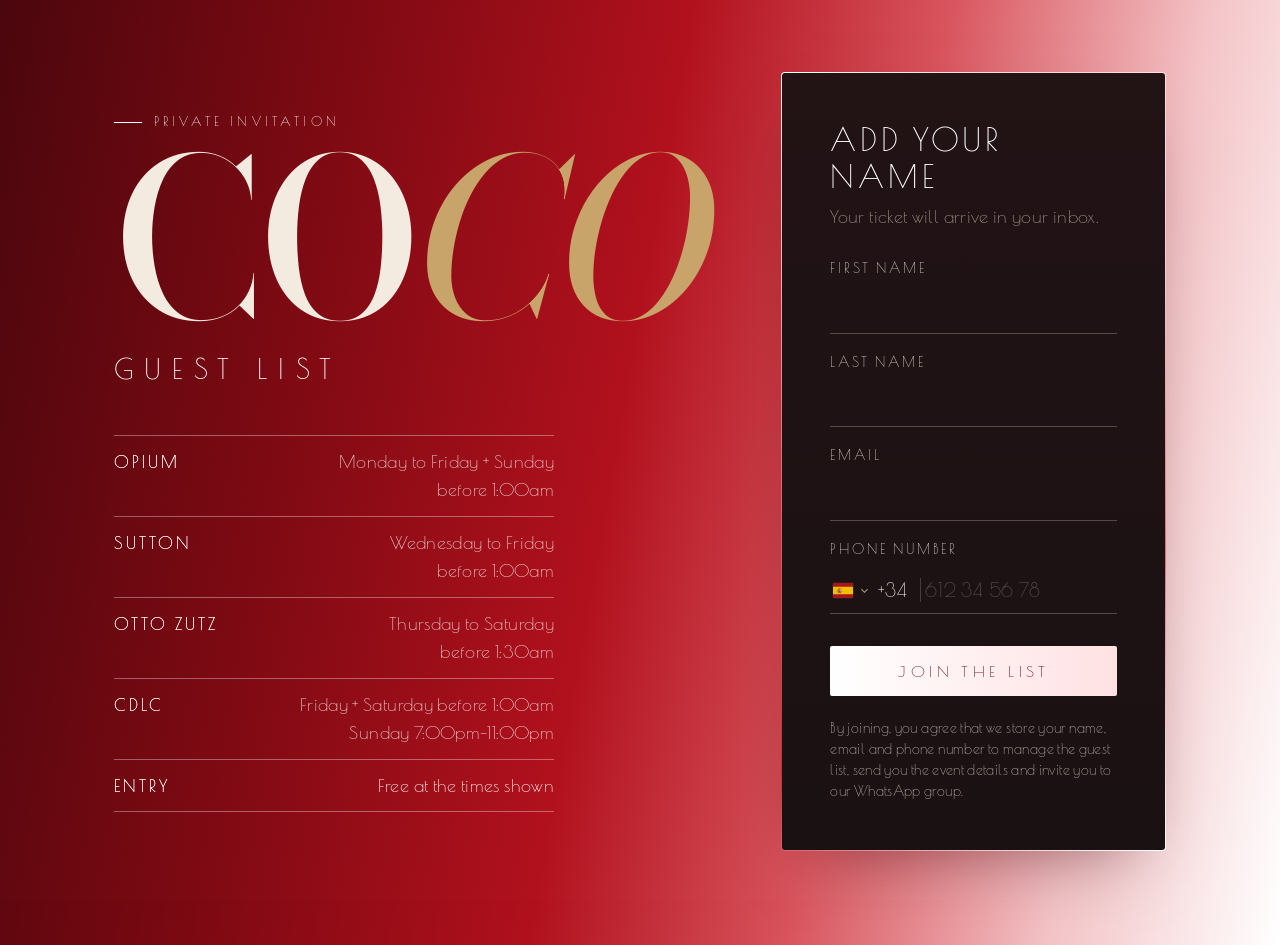
==== commit 71d72940: "Add files via upload" ====
--- a/index.html
+++ b/index.html
@@ -26,12 +26,11 @@
 
       <!-- Week programme from the owner. Keep in sync with CLUBS/WEEK in backend/Code.gs. -->
       <dl class="details reveal" style="--d:3" aria-label="Weekly programme">
-        <div><dt>Opium</dt><dd>Monday + Friday</dd></div>
-        <div><dt>Shôko</dt><dd>Tuesday + Sunday</dd></div>
-        <div><dt>KU</dt><dd>Thursday</dd></div>
-        <div><dt>Sutton</dt><dd>Wednesday</dd></div>
-        <div><dt>Otto Zutz</dt><dd>Saturday</dd></div>
-        <div class="entry"><dt>Entry</dt><dd>Free before 1:15am</dd></div>
+        <div><dt>Opium</dt><dd>Monday to Friday + Sunday<br>before 1:00am</dd></div>
+        <div><dt>Sutton</dt><dd>Wednesday to Friday<br>before 1:00am</dd></div>
+        <div><dt>Otto Zutz</dt><dd>Thursday to Saturday<br>before 1:30am</dd></div>
+        <div><dt>CDLC</dt><dd>Friday + Saturday before 1:00am<br>Sunday 7:00pm–11:00pm</dd></div>
+        <div class="entry"><dt>Entry</dt><dd>Free at the times shown</dd></div>
       </dl>
     </section>
 
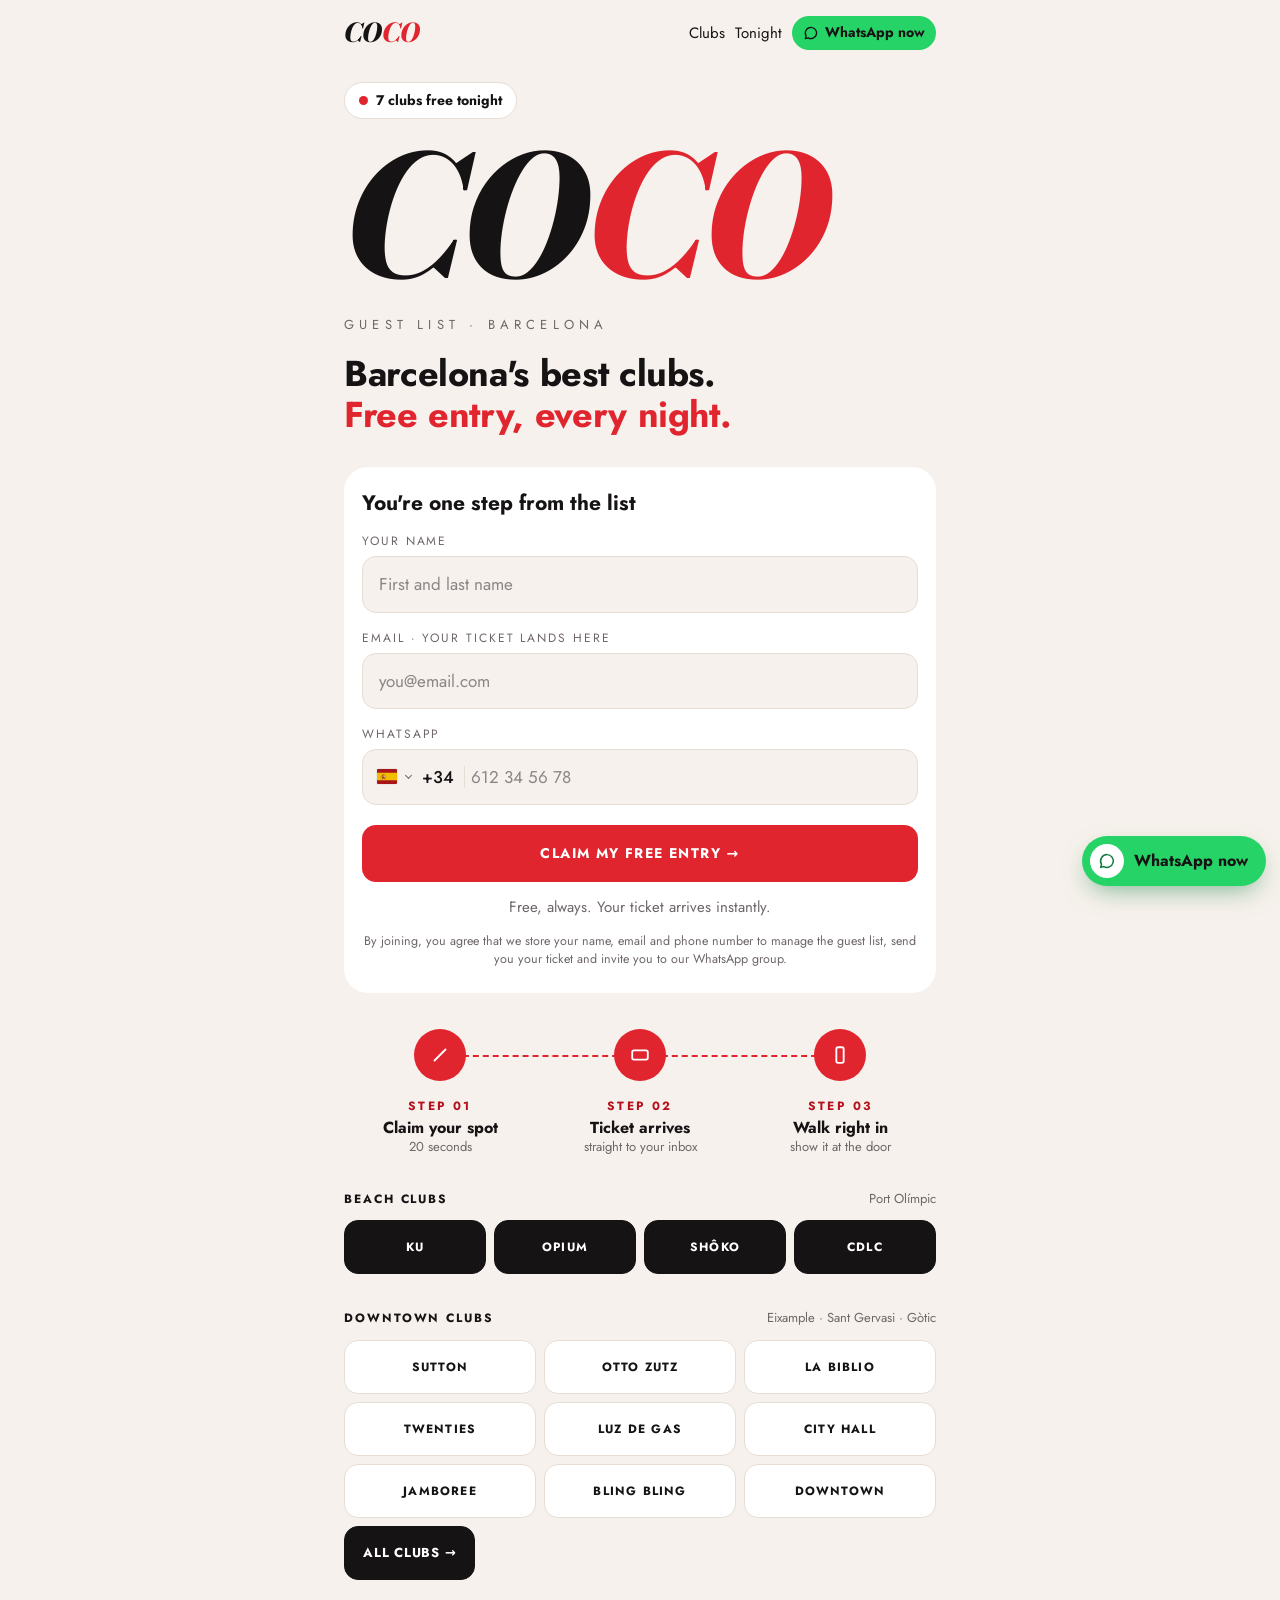
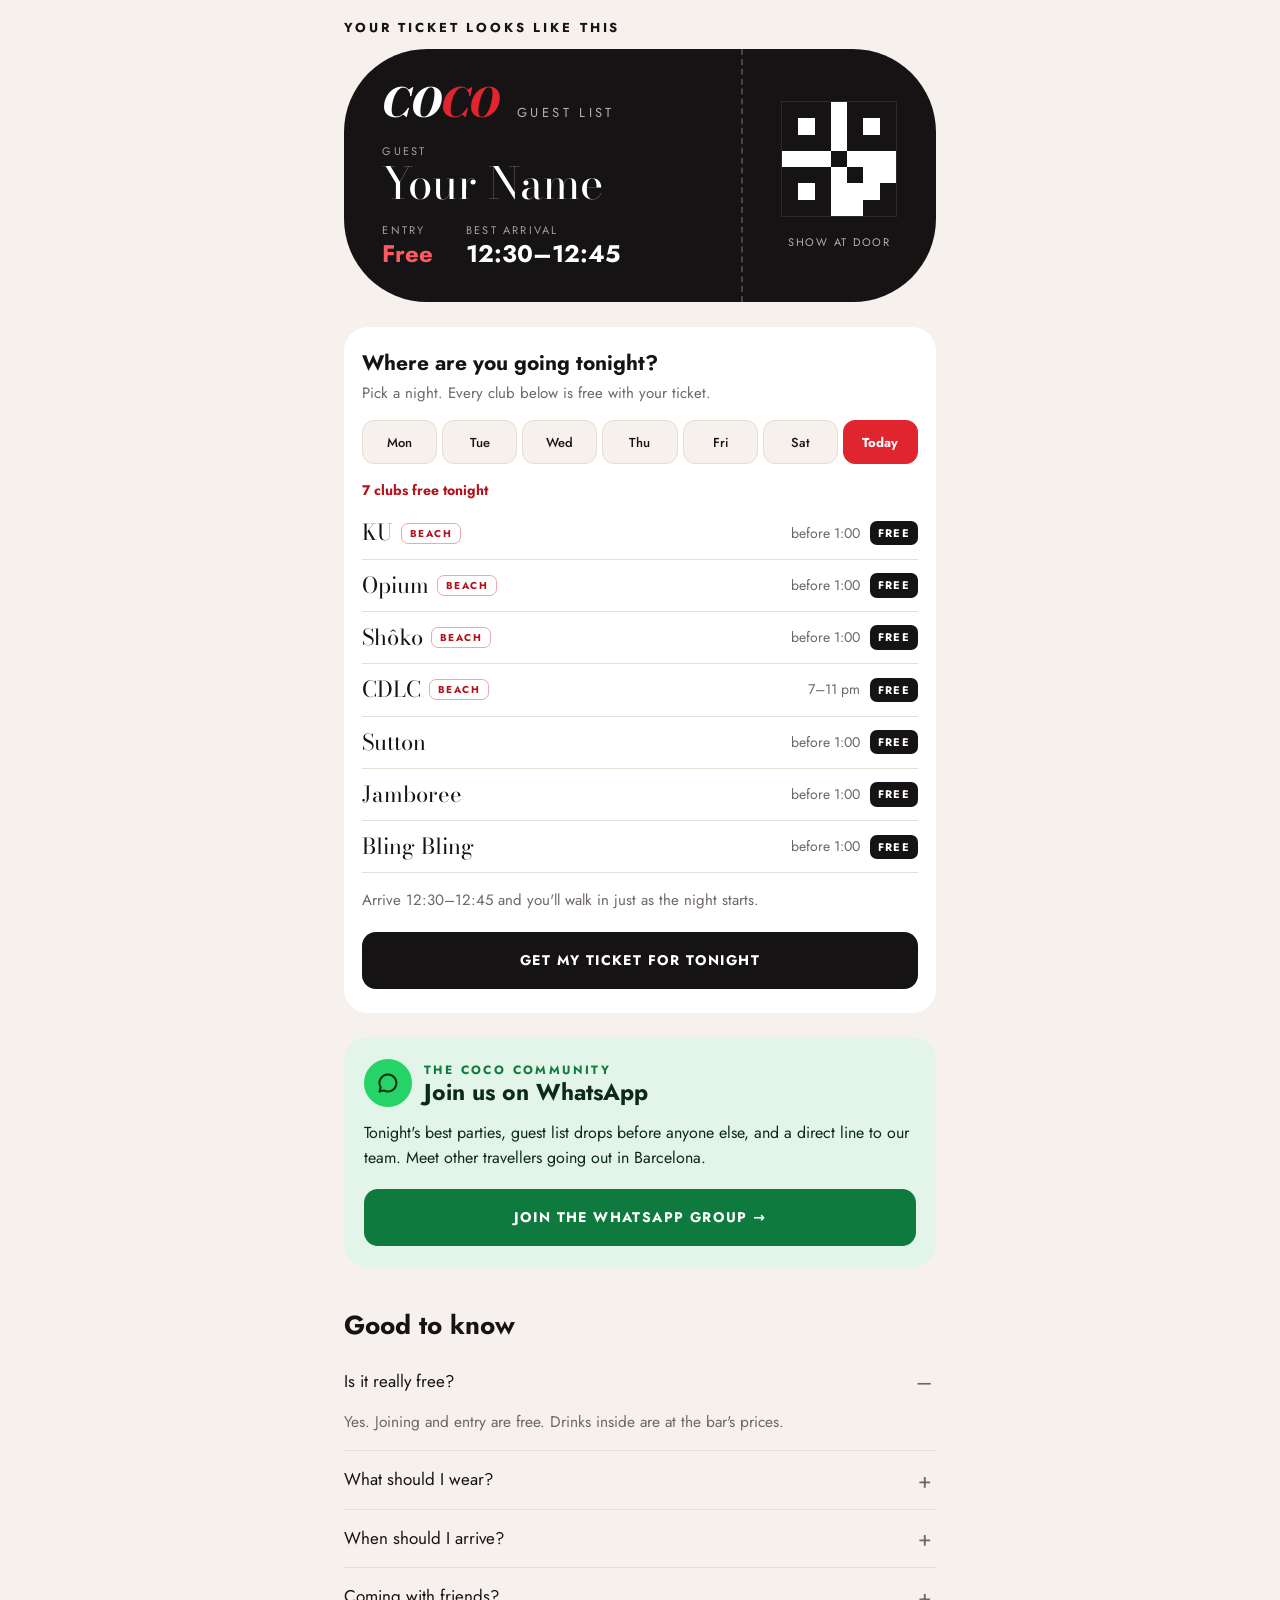
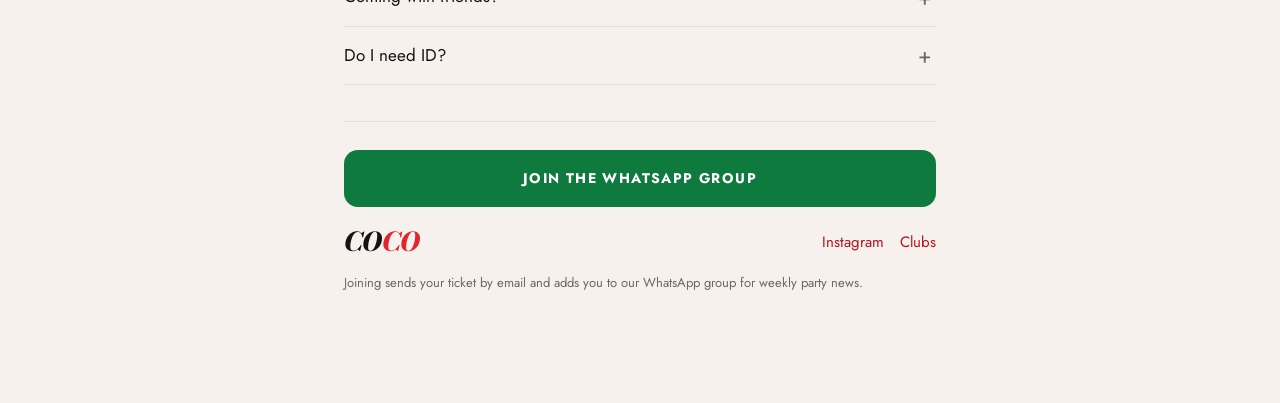
==== commit f9b3ddb2: "Add files via upload" ====
--- a/index.html
+++ b/index.html
@@ -3,61 +3,61 @@
 <head>
   <meta charset="utf-8">
   <meta name="viewport" content="width=device-width, initial-scale=1, viewport-fit=cover">
-  <title>COCO — Guest List</title>
-  <meta name="description" content="Join the COCO guest list.">
-  <meta name="theme-color" content="#4a050c">
+  <title>Barcelona Guest List: Free Club Entry Every Night | COCO</title>
+  <meta name="description" content="Free guest list for Barcelona's best clubs. Claim your free entry in 20 seconds, get your ticket by email and walk right in.">
+  <meta name="theme-color" content="#F6F1EC">
   <!-- Fonts: loaded from Google Fonts for now. Before launch we plan to host them
        ourselves so visitors' browsers don't contact Google (privacy). -->
   <link rel="preconnect" href="https://fonts.googleapis.com">
   <link rel="preconnect" href="https://fonts.gstatic.com" crossorigin>
-  <link href="https://fonts.googleapis.com/css2?family=Bodoni+Moda:ital,opsz,wght@0,6..96,400..700;1,6..96,400..500&family=Poiret+One&display=swap" rel="stylesheet">
+  <link href="https://fonts.googleapis.com/css2?family=Bodoni+Moda:ital,opsz,wght@0,6..96,400..900;1,6..96,400..900&family=Jost:wght@400;500;600;700&display=swap" rel="stylesheet">
   <!-- Country picker for the phone field (intl-tel-input v29.5.3, MIT), hosted here, not on a CDN. -->
   <link rel="stylesheet" href="vendor/intl-tel-input/css/intlTelInput.min.css">
   <link rel="stylesheet" href="style.css">
 </head>
 <body>
-  <div class="grain" aria-hidden="true"></div>
-
-  <main class="page">
-    <section class="intro" aria-labelledby="brand">
-      <p class="eyebrow reveal" style="--d:0">Private invitation</p>
-      <h1 id="brand" class="brand reveal" style="--d:1">CO<span class="brand-o">CO</span></h1>
-      <p class="tagline reveal" style="--d:2">Guest List</p>
-
-      <!-- Week programme from the owner. Keep in sync with CLUBS/WEEK in backend/Code.gs. -->
-      <dl class="details reveal" style="--d:3" aria-label="Weekly programme">
-        <div><dt>Opium</dt><dd>Monday to Friday + Sunday<br>before 1:00am</dd></div>
-        <div><dt>Sutton</dt><dd>Wednesday to Friday<br>before 1:00am</dd></div>
-        <div><dt>Otto Zutz</dt><dd>Thursday to Saturday<br>before 1:30am</dd></div>
-        <div><dt>CDLC</dt><dd>Friday + Saturday before 1:00am<br>Sunday 7:00pm–11:00pm</dd></div>
-        <div class="entry"><dt>Entry</dt><dd>Free at the times shown</dd></div>
-      </dl>
-    </section>
-
-    <section class="card reveal" style="--d:4" aria-labelledby="form-title">
-      <div class="card-inner">
+  <svg width="0" height="0" style="position:absolute" aria-hidden="true" focusable="false">
+    <symbol id="i-chat" viewBox="0 0 24 24"><path d="M12 3.5a8.5 8.5 0 0 0-7.3 12.9L3.5 20.5l4.2-1.1A8.5 8.5 0 1 0 12 3.5z" fill="none" stroke="currentColor" stroke-width="2" stroke-linejoin="round"/></symbol>
+  </svg>
+
+  <div class="wrap">
+    <!-- 1. Top bar -->
+    <header class="top">
+      <a class="logo logo-sm" href="./" aria-label="COCO">CO<span class="logo-o">CO</span></a>
+      <nav class="top-menu" aria-label="Main">
+        <a href="clubs.html">Clubs</a>
+        <a href="#tonight">Tonight</a>
+        <a class="btn-wa" data-link="whatsapp" href="#"><svg aria-hidden="true"><use href="#i-chat"/></svg>WhatsApp now</a>
+      </nav>
+    </header>
+
+    <main>
+      <!-- 2. Top of page -->
+      <section class="hero" aria-labelledby="headline">
+        <p class="badge" id="badge" hidden><span class="badge-dot" aria-hidden="true"></span><span id="badge-text"></span></p>
+        <p class="logo logo-xl" aria-hidden="true">CO<span class="logo-o">CO</span></p>
+        <p class="kicker">Guest list · Barcelona</p>
+        <h1 class="headline" id="headline">Barcelona's best clubs.<span>Free entry, every night.</span></h1>
+      </section>
+
+      <!-- 3. Sign-up form -->
+      <section class="card" id="signup" aria-labelledby="form-title">
         <div id="form-view">
-          <h2 id="form-title" class="card-title">Add your name</h2>
-          <p class="card-sub">Your ticket will arrive in your inbox.</p>
-
-          <form id="signup" novalidate>
+          <h2 class="card-title" id="form-title">You're one step from the list</h2>
+
+          <form id="signup-form" novalidate>
             <div class="field">
-              <label for="firstName">First name</label>
-              <input id="firstName" name="firstName" type="text" autocomplete="given-name" maxlength="60" required aria-describedby="firstName-err">
-              <p class="err" id="firstName-err" aria-live="polite"></p>
+              <label for="name">Your name</label>
+              <input id="name" name="name" type="text" autocomplete="name" maxlength="121" placeholder="First and last name" required aria-describedby="name-err">
+              <p class="err" id="name-err" aria-live="polite"></p>
             </div>
             <div class="field">
-              <label for="lastName">Last name</label>
-              <input id="lastName" name="lastName" type="text" autocomplete="family-name" maxlength="60" required aria-describedby="lastName-err">
-              <p class="err" id="lastName-err" aria-live="polite"></p>
+              <label for="email">Email · your ticket lands here</label>
+              <input id="email" name="email" type="email" inputmode="email" autocomplete="email" maxlength="254" placeholder="you@email.com" required aria-describedby="email-err">
+              <p class="err" id="email-err" aria-live="polite"></p>
             </div>
             <div class="field">
-              <label for="email">Email</label>
-              <input id="email" name="email" type="email" inputmode="email" autocomplete="email" maxlength="254" required aria-describedby="email-err">
-              <p class="err" id="email-err" aria-live="polite"></p>
-            </div>
-            <div class="field">
-              <label for="phone">Phone number</label>
+              <label for="phone">WhatsApp</label>
               <input id="phone" name="phone" type="tel" inputmode="tel" autocomplete="tel" maxlength="30" required aria-describedby="phone-err">
               <p class="err" id="phone-err" aria-live="polite"></p>
             </div>
@@ -68,15 +68,15 @@
               <input id="website" name="website" type="text" tabindex="-1" autocomplete="off">
             </div>
 
-            <button type="submit" class="btn" id="submit">
-              <span class="btn-label">Join the list</span>
+            <button type="submit" class="btn btn-red" id="submit">
+              <span class="btn-label">Claim my free entry →</span>
               <span class="btn-spinner" aria-hidden="true"></span>
             </button>
             <p class="form-msg" id="form-msg" role="status" aria-live="polite"></p>
-
+            <p class="note">Free, always. Your ticket arrives instantly.</p>
             <p class="consent">
               By joining, you agree that we store your name, email and phone number to manage the
-              guest list, send you the event details and invite you to our WhatsApp group.
+              guest list, send you your ticket and invite you to our WhatsApp group.
               <!-- Privacy notice hidden until the owner approves it. To show it again, add:
                    <a href="privacy.html">Privacy notice</a>  (draft is in content/privacy-page-draft.html) -->
             </p>
@@ -85,20 +85,145 @@
 
         <div id="done-view" class="done" hidden tabindex="-1">
           <span class="done-mark" aria-hidden="true"></span>
-          <h2 class="card-title" id="done-title">You're on the list</h2>
+          <h2 class="card-title" id="done-title">You're on the list!</h2>
           <p class="card-sub" id="done-text"></p>
         </div>
-      </div>
-    </section>
-  </main>
-
-  <footer class="foot">
-    <span>© COCO</span>
-    <!-- Privacy link hidden until the owner approves the notice: <a href="privacy.html">Privacy</a> -->
-  </footer>
+      </section>
+
+      <!-- 4. The 3 steps -->
+      <ol class="steps" aria-label="How it works">
+        <li>
+          <span class="step-icon" aria-hidden="true"><svg viewBox="0 0 24 24"><path d="M6 18 18 6"/></svg></span>
+          <span class="step-no">STEP 01</span>
+          <p class="step-title">Claim your spot</p>
+          <p class="step-sub">20 seconds</p>
+        </li>
+        <li>
+          <span class="step-icon" aria-hidden="true"><svg viewBox="0 0 24 24"><rect x="3.5" y="7" width="17" height="10" rx="2"/></svg></span>
+          <span class="step-no">STEP 02</span>
+          <p class="step-title">Ticket arrives</p>
+          <p class="step-sub">straight to your inbox</p>
+        </li>
+        <li>
+          <span class="step-icon" aria-hidden="true"><svg viewBox="0 0 24 24"><rect x="8" y="3.5" width="8" height="17" rx="2"/></svg></span>
+          <span class="step-no">STEP 03</span>
+          <p class="step-title">Walk right in</p>
+          <p class="step-sub">show it at the door</p>
+        </li>
+      </ol>
+
+      <!-- 5. Club logos (each links to its card on the Clubs page) -->
+      <div class="group-head"><h2 class="group-title">Beach clubs</h2><span class="group-where">Port Olímpic</span></div>
+      <div class="tiles tiles-beach">
+        <a class="tile tile-beach" href="clubs.html#ku">KU</a>
+        <a class="tile tile-beach" href="clubs.html#opium">Opium</a>
+        <a class="tile tile-beach" href="clubs.html#shoko">Shôko</a>
+        <a class="tile tile-beach" href="clubs.html#cdlc">CDLC</a>
+      </div>
+
+      <div class="group-head"><h2 class="group-title">Downtown clubs</h2><span class="group-where">Eixample · Sant Gervasi · Gòtic</span></div>
+      <div class="tiles tiles-down">
+        <a class="tile" href="clubs.html#sutton">Sutton</a>
+        <a class="tile" href="clubs.html#ottozutz">Otto Zutz</a>
+        <a class="tile" href="clubs.html#labiblio">La Biblio</a>
+        <a class="tile" href="clubs.html#twenties">Twenties</a>
+        <a class="tile" href="clubs.html#luzdegas">Luz de Gas</a>
+        <a class="tile" href="clubs.html#cityhall">City Hall</a>
+        <a class="tile" href="clubs.html#jamboree">Jamboree</a>
+        <a class="tile" href="clubs.html#blingbling">Bling Bling</a>
+        <a class="tile" href="clubs.html#downtown">Downtown</a>
+      </div>
+      <a class="tile tile-all" href="clubs.html">All clubs →</a>
+
+      <!-- 6. Ticket preview -->
+      <h2 class="section-label">Your ticket looks like this</h2>
+      <div class="ticket">
+        <div class="ticket-main">
+          <p class="ticket-brand"><span class="logo">CO<span class="logo-o">CO</span></span><span class="ticket-sub">GUEST LIST</span></p>
+          <span class="ticket-label ticket-guest">Guest</span>
+          <p class="ticket-name">Your Name</p>
+          <div class="ticket-facts">
+            <div><span class="ticket-label">Entry</span><span class="ticket-free">Free</span></div>
+            <div><span class="ticket-label">Best arrival</span><span class="ticket-time">12:30–12:45</span></div>
+          </div>
+        </div>
+        <div class="ticket-side" aria-hidden="true">
+          <svg viewBox="0 0 7 7" shape-rendering="crispEdges"><rect width="7" height="7" fill="#fff"/><path d="M0 0h1v1h-1zM1 0h1v1h-1zM2 0h1v1h-1zM4 0h1v1h-1zM5 0h1v1h-1zM6 0h1v1h-1zM0 1h1v1h-1zM2 1h1v1h-1zM4 1h1v1h-1zM6 1h1v1h-1zM0 2h1v1h-1zM1 2h1v1h-1zM2 2h1v1h-1zM4 2h1v1h-1zM5 2h1v1h-1zM6 2h1v1h-1zM3 3h1v1h-1zM0 4h1v1h-1zM1 4h1v1h-1zM2 4h1v1h-1zM4 4h1v1h-1zM0 5h1v1h-1zM2 5h1v1h-1zM6 5h1v1h-1zM0 6h1v1h-1zM1 6h1v1h-1zM2 6h1v1h-1zM5 6h1v1h-1zM6 6h1v1h-1z" fill="#161315"/></svg>
+          <span>Show at door</span>
+        </div>
+      </div>
+
+      <!-- 7. Where are you going tonight? -->
+      <section class="card" id="tonight" aria-labelledby="tonight-title">
+        <h2 class="card-title" id="tonight-title">Where are you going tonight?</h2>
+        <p class="card-sub">Pick a night. Every club below is free with your ticket.</p>
+        <div class="days" id="days" role="group" aria-label="Pick a night"></div>
+        <p class="count" id="night-count" aria-live="polite"></p>
+        <ul class="rows" id="club-list"></ul>
+        <p class="arrive">Arrive 12:30–12:45 and you'll walk in just as the night starts.</p>
+        <a class="btn btn-black" href="#signup">Get my ticket for tonight</a>
+      </section>
+
+      <!-- 8. WhatsApp group -->
+      <section class="community" aria-labelledby="community-title">
+        <div class="community-head">
+          <span class="community-icon" aria-hidden="true"><svg><use href="#i-chat"/></svg></span>
+          <div>
+            <p class="community-small">The COCO community</p>
+            <h2 class="community-title" id="community-title">Join us on WhatsApp</h2>
+          </div>
+        </div>
+        <p class="community-text">Tonight's best parties, guest list drops before anyone else, and a direct line to our team. Meet other travellers going out in Barcelona.</p>
+        <a class="btn btn-green" data-link="group" href="#">Join the WhatsApp group →</a>
+      </section>
+
+      <!-- 9. Good to know -->
+      <section class="faq" aria-labelledby="faq-title">
+        <h2 id="faq-title">Good to know</h2>
+        <details open>
+          <summary>Is it really free?</summary>
+          <p>Yes. Joining and entry are free. Drinks inside are at the bar's prices.</p>
+        </details>
+        <details>
+          <summary>What should I wear?</summary>
+          <p>Smart casual. Clean sneakers are fine; save the sportswear, flip-flops and beach shorts for the day.</p>
+        </details>
+        <details>
+          <summary>When should I arrive?</summary>
+          <p>12:30–12:45 is the sweet spot. Free entry runs until 1:00, and until 1:30 at Otto Zutz and Twenties.</p>
+        </details>
+        <details>
+          <summary>Coming with friends?</summary>
+          <p>Send them this page. Everyone claims their own ticket in 20 seconds.</p>
+        </details>
+        <details>
+          <summary>Do I need ID?</summary>
+          <p>Yes, clubs are 18+. Bring your passport or ID card.</p>
+        </details>
+      </section>
+    </main>
+
+    <!-- 10. Bottom of page -->
+    <footer class="foot">
+      <a class="btn btn-green" data-link="group" href="#">Join the WhatsApp group</a>
+      <div class="foot-bar">
+        <span class="logo logo-sm">CO<span class="logo-o">CO</span></span>
+        <nav class="foot-links" aria-label="Footer">
+          <a data-link="instagram" href="#">Instagram</a>
+          <a href="clubs.html">Clubs</a>
+        </nav>
+      </div>
+      <p class="foot-small">Joining sends your ticket by email and adds you to our WhatsApp group for weekly party news.</p>
+      <!-- Privacy link hidden until the owner approves the notice: <a href="privacy.html">Privacy</a> -->
+    </footer>
+  </div>
+
+  <a class="wa-float" data-link="whatsapp" href="#"><span class="wa-float-icon"><svg aria-hidden="true" width="18" height="18"><use href="#i-chat"/></svg></span>WhatsApp now</a>
 
   <p class="demo-badge" id="demo-badge" hidden>Preview mode — nothing is saved</p>
 
+  <script src="clubs-data.js"></script>
+  <script src="page.js"></script>
   <script src="vendor/intl-tel-input/js/intlTelInputWithUtils.min.js"></script>
   <script src="script.js"></script>
 </body>
--- a/style.css
+++ b/style.css
@@ -1,366 +1,297 @@
-/* COCO Guest List — velvet-rope invitation style.
-   Colours live here so the owner's brand colours can be swapped in one place. */
+/* COCO Guest List — light cream design from the developer handoff PDF (2026-10-19).
+   Colours and fonts live in :root so they can be changed in one place. */
 :root {
-  --ink: #0f0c0a;          /* dark text / card */
-  --ink-2: #1a1112;        /* card background */
-  --cream: #f3ebe0;        /* COCO letters + text on red */
-  --muted: #a89a8a;        /* secondary text inside the card */
-  --gold: #c9a46a;         /* ONLY for the gold "CO" of the logo — do not reuse */
-  --red-deep: #4a050c;     /* top of the page */
-  --red: #b0101c;
-  --red-text: #6e0a13;     /* dark red text on the light bottom of the page */
-  --line: rgba(255, 255, 255, 0.35);
-  --error: #ff9a8a;
-  --display: "Bodoni Moda", "Didot", "Bodoni 72", Georgia, serif; /* COCO logo only */
-  --body: "Poiret One", "Josefin Sans", "Century Gothic", sans-serif; /* Art Deco */
-  --gutter: clamp(16px, 5vw, 64px);
+  --bg: #F6F1EC;          /* page background */
+  --card: #FFFFFF;
+  --ink: #161315;         /* text */
+  --grey: #6E6668;        /* secondary text */
+  --red: #E1252F;         /* red buttons, big red words */
+  --red-text: #B5121D;    /* small red text (readable on cream) */
+  --wa: #25D366;          /* WhatsApp green: top button and floating button */
+  --wa-deep: #0E7A3E;     /* WhatsApp green: other buttons and text */
+  --wa-tint: #E3F5E8;
+  --line: #E6DDD5;
+  --field: #F6F1EC;
+  --error: #B5121D;
+  --display: "Bodoni Moda", "Didot", "Bodoni 72", Georgia, serif;   /* COCO logo and club names */
+  --sans: "Jost", "Century Gothic", "Segoe UI", system-ui, sans-serif;
+  --gutter: 16px;
 }
 
 *, *::before, *::after { box-sizing: border-box; }
-
-html { -webkit-text-size-adjust: 100%; }
-
+[hidden] { display: none !important; }
+html { -webkit-text-size-adjust: 100%; scroll-behavior: smooth; }
 body {
   margin: 0;
   min-height: 100vh;
-  min-height: 100dvh;
-  display: flex;
-  flex-direction: column;
-  /* Red to white, top to bottom. It stays red long enough that the light text
-     above the card is always readable; only the footer sits on the light part. */
-  background: linear-gradient(180deg,
-    var(--red-deep) 0%, #7d0912 28%, var(--red) 52%, #d9545d 72%, #f4c4c7 88%, #ffffff 100%);
-  background-color: var(--red-deep);
-  color: var(--cream);
-  font-family: var(--body);
-  font-weight: 400;
-  font-size: 18px;
-  line-height: 1.55;
-  letter-spacing: 0.02em;
+  background: var(--bg);
+  color: var(--ink);
+  font: 400 17px/1.5 var(--sans);
   -webkit-font-smoothing: antialiased;
 }
-
-/* Film-grain texture for depth */
-.grain {
-  position: fixed;
-  inset: 0;
-  pointer-events: none;
-  opacity: 0.07;
-  mix-blend-mode: overlay;
-  background-image: url("data:image/svg+xml,%3Csvg xmlns='http://www.w3.org/2000/svg' width='160' height='160'%3E%3Cfilter id='n'%3E%3CfeTurbulence type='fractalNoise' baseFrequency='0.9' numOctaves='3' stitchTiles='stitch'/%3E%3C/filter%3E%3Crect width='100%25' height='100%25' filter='url(%23n)'/%3E%3C/svg%3E");
-}
-
-.page {
-  flex: 1;
-  width: 100%;
-  max-width: 1180px;
-  margin: 0 auto;
-  padding: clamp(40px, 8vh, 96px) var(--gutter) 32px;
-  display: grid;
-  gap: clamp(36px, 6vw, 72px);
-  align-items: center;
-}
-
-@media (min-width: 900px) {
-  .page { grid-template-columns: 1.15fr 1fr; }
-  /* Wide screens: the text column is on the left, so the gradient runs left
-     (red) to right (white) and the dark card sits on the light side. */
-  body {
-    background: linear-gradient(100deg,
-      var(--red-deep) 0%, #7d0912 25%, var(--red) 48%, #d9545d 66%, #f4c4c7 84%, #ffffff 100%);
-  }
-  .foot { color: #ffffff; }
-}
-
-/* ---------- Intro / brand ---------- */
-.eyebrow {
-  margin: 0 0 18px;
-  font-size: 13px;
-  font-weight: 400;
-  letter-spacing: 0.32em;
-  text-transform: uppercase;
-  color: #ffffff;
-}
-.eyebrow::before {
-  content: "";
-  display: inline-block;
-  width: 28px;
-  height: 1px;
-  margin-right: 12px;
-  vertical-align: middle;
-  background: #ffffff;
-}
-
-.brand {
-  margin: 0;
-  font-family: var(--display);
-  font-weight: 500;
-  font-size: clamp(88px, 24vw, 220px);
-  line-height: 0.82;
-  letter-spacing: -0.02em;
-}
-.brand-o { font-style: italic; font-weight: 400; color: var(--gold); }
-
-.tagline {
-  margin: 18px 0 0;
-  font-family: var(--body);
-  font-size: clamp(20px, 3.6vw, 28px);
-  font-weight: 400;
-  letter-spacing: 0.4em;
-  text-transform: uppercase;
-  color: #ffffff;
-}
-
-.details {
-  margin: clamp(28px, 5vh, 48px) 0 0;
-  display: grid;
-  gap: 0;
-  max-width: 440px;
-  border-top: 1px solid var(--line);
-}
-.details div {
-  display: flex;
-  justify-content: space-between;
-  align-items: baseline;
-  gap: 16px;
-  padding: 12px 0;
-  border-bottom: 1px solid var(--line);
-}
-.details dt {
-  font-size: 17px;
-  letter-spacing: 0.18em;
-  text-transform: uppercase;
-  color: #ffffff;
-  font-weight: 400;
-  text-shadow: 0 0 0.6px #ffffff; /* Poiret One is very thin: a hair thicker */
-}
-.details dd { margin: 0; text-align: right; color: rgba(255, 255, 255, 0.82); }
-.details .entry dt, .details .entry dd { color: #ffffff; }
-.placeholder { color: var(--muted); font-style: italic; }
-
-/* ---------- Card ---------- */
-.card {
-  position: relative;
-  padding: 1px; /* thin white/red frame */
-  background: linear-gradient(150deg, #ffffff, rgba(255,255,255,0.25) 40%, rgba(176,16,28,0.5) 70%, #ffffff);
-  border-radius: 4px;
-  box-shadow: 0 30px 70px -34px rgba(60, 0, 8, 0.55);
-}
-.card-inner {
-  background: linear-gradient(180deg, #221315, var(--ink-2));
-  border-radius: 3px;
-  padding: clamp(28px, 6vw, 48px);
-}
-
-.card-title {
-  margin: 0;
-  font-family: var(--body);
-  font-weight: 400;
-  font-size: clamp(26px, 5.5vw, 32px);
-  letter-spacing: 0.12em;
-  text-transform: uppercase;
-  line-height: 1.15;
-  color: #ffffff;
-}
-.card-sub { margin: 8px 0 28px; color: var(--muted); }
-
-/* ---------- Form ---------- */
-.field { margin-bottom: 18px; }
-
-label {
-  display: block;
-  margin-bottom: 6px;
-  font-size: 14px;
-  font-weight: 400;
-  letter-spacing: 0.2em;
-  text-transform: uppercase;
-  color: #d9cfc9;
-}
-
+a { color: inherit; }
+h1, h2, h3, p, ul, ol { margin: 0; }
+ul, ol { padding: 0; list-style: none; }
+button { font: inherit; color: inherit; }
+:focus-visible { outline: 2px solid var(--ink); outline-offset: 3px; }
+[id] { scroll-margin-top: 16px; }
+
+.wrap { width: 100%; max-width: 600px; margin: 0 auto; padding: 0 var(--gutter); }
+
+/* ---------- Logo ---------- */
+/* font-optical-sizing off: at a big size Bodoni Moda would otherwise draw hairline-thin strokes. */
+.logo { font-family: var(--display); font-style: italic; font-weight: 800; font-optical-sizing: none; letter-spacing: -0.02em; text-decoration: none; line-height: 1; }
+.logo-o { color: var(--red); }
+.logo-sm { font-size: 26px; }
+
+/* ---------- Top bar ---------- */
+.top { display: flex; flex-wrap: wrap; align-items: center; justify-content: space-between; gap: 10px 12px; padding: 16px 0 8px; }
+.top-menu { display: flex; align-items: center; gap: 10px; font-size: 15px; }
+.top-menu a:not(.btn-wa) { text-decoration: none; }
+.top-menu a:not(.btn-wa):hover { text-decoration: underline; text-underline-offset: 4px; }
+.btn-wa {
+  display: inline-flex; align-items: center; gap: 6px;
+  padding: 9px 11px; border-radius: 999px;
+  background: var(--wa); color: var(--ink); font-weight: 700; font-size: 14px; line-height: 1.1; text-decoration: none;
+  white-space: nowrap;
+}
+.btn-wa:hover { filter: brightness(0.96); }
+.btn-wa svg { width: 16px; height: 16px; flex: none; }
+.wa-float svg { width: 18px; height: 18px; flex: none; }
+
+/* ---------- Top of the home page ---------- */
+.hero { padding: 24px 0 8px; }
+.badge {
+  display: inline-flex; align-items: center; gap: 8px;
+  padding: 7px 14px; border-radius: 999px; background: var(--card); border: 1px solid var(--line);
+  font-size: 14px; font-weight: 700;
+}
+.badge-dot { width: 9px; height: 9px; border-radius: 50%; background: var(--red); }
+.logo-xl { display: block; margin-top: 14px; font-size: clamp(96px, 31vw, 168px); }
+.kicker { margin-top: 14px; font-size: 13px; letter-spacing: 0.4em; text-transform: uppercase; color: var(--grey); }
+.headline { margin-top: 18px; font-size: clamp(27px, 7.4vw, 36px); font-weight: 700; line-height: 1.15; letter-spacing: -0.01em; }
+.headline span { display: block; color: var(--red); }
+
+/* ---------- Cards ---------- */
+.card { margin-top: 24px; padding: 24px 18px; border-radius: 24px; background: var(--card); }
+.card-title { font-size: 21px; font-weight: 700; line-height: 1.2; }
+.card-sub { margin-top: 6px; font-size: 15px; color: var(--grey); }
+
+/* ---------- Sign-up form ---------- */
+.field { margin-top: 16px; }
+label { display: block; margin-bottom: 6px; font-size: 12px; letter-spacing: 0.16em; text-transform: uppercase; color: var(--grey); }
 input {
-  width: 100%;
-  padding: 12px 2px 10px;
-  border: 0;
-  border-bottom: 1px solid rgba(243, 235, 224, 0.25);
-  border-radius: 0;
-  background: transparent;
-  color: var(--cream);
-  font: 400 19px/1.3 var(--body);
-  letter-spacing: 0.04em;
-  transition: border-color 0.25s ease;
-  -webkit-appearance: none;
-  appearance: none;
-}
-input:hover { border-bottom-color: rgba(243, 235, 224, 0.45); }
-input:focus { outline: none; border-bottom-color: #ffffff; box-shadow: 0 1px 0 0 #ffffff; }
-input[aria-invalid="true"] { border-bottom-color: var(--error); }
-input:-webkit-autofill {
-  -webkit-text-fill-color: var(--cream);
-  -webkit-box-shadow: 0 0 0 1000px var(--ink-2) inset;
-  caret-color: var(--cream);
-}
-
-.err { min-height: 1.2em; margin: 6px 0 0; font-size: 14px; color: var(--error); }
-.err:empty { min-height: 0; margin: 0; }
-
+  display: block; width: 100%; padding: 16px 16px;
+  border: 1px solid var(--line); border-radius: 14px; background: var(--field);
+  color: var(--ink); font: 400 17px/1.3 var(--sans);
+  -webkit-appearance: none; appearance: none;
+}
+input::placeholder { color: #8C8486; }
+input:focus { outline: none; border-color: var(--ink); box-shadow: 0 0 0 3px rgba(22, 19, 21, 0.12); }
+input[aria-invalid="true"] { border-color: var(--error); }
+input:-webkit-autofill { -webkit-text-fill-color: var(--ink); -webkit-box-shadow: 0 0 0 1000px var(--field) inset; }
+.err { margin-top: 6px; font-size: 14px; color: var(--error); }
+.err:empty { display: none; }
 /* Honeypot: off-screen, not display:none (some bots skip hidden fields) */
 .hp { position: absolute; left: -10000px; width: 1px; height: 1px; overflow: hidden; }
 
 .btn {
-  position: relative;
-  width: 100%;
-  margin-top: 14px;
-  padding: 17px 24px;
-  border: 0;
-  border-radius: 2px;
-  background: linear-gradient(90deg, #ffffff 0%, #ffe1e3 100%);
-  color: var(--red-text);
-  font: 400 16px/1 var(--body);
-  font-weight: 400;
-  letter-spacing: 0.28em;
-  text-transform: uppercase;
-  cursor: pointer;
-  overflow: hidden;
-  transition: background 0.25s ease, transform 0.15s ease;
-}
-.btn::after { /* soft shine on hover */
-  content: "";
-  position: absolute;
-  inset: 0;
-  background: linear-gradient(110deg, transparent 30%, rgba(255,255,255,0.35) 50%, transparent 70%);
-  transform: translateX(-120%);
-  transition: transform 0.7s ease;
-}
-.btn:hover::after { transform: translateX(120%); }
-.btn:hover { background: linear-gradient(90deg, #ffffff 0%, #ffc9cd 100%); }
+  position: relative; display: block; width: 100%;
+  padding: 18px 12px; border: 0; border-radius: 14px;
+  font-size: 14px; font-weight: 700; letter-spacing: 0.1em; text-transform: uppercase; text-align: center; text-decoration: none;
+  cursor: pointer; transition: transform 0.12s ease, filter 0.2s ease;
+}
+.btn:hover { filter: brightness(0.95); }
 .btn:active { transform: scale(0.99); }
-.btn:focus-visible { outline: 2px solid var(--cream); outline-offset: 3px; }
+.btn-red { background: var(--red); color: #fff; }
+.btn-black { background: var(--ink); color: #fff; }
+.btn-green { background: var(--wa-deep); color: #fff; }
+.btn-white { background: #fff; color: var(--red-text); }
 .btn[disabled] { cursor: progress; opacity: 0.85; }
-
-.btn-spinner {
-  display: none;
-  width: 16px; height: 16px;
-  margin-left: 10px;
-  vertical-align: -3px;
-  border: 2px solid rgba(110, 10, 19, 0.3);
-  border-top-color: var(--red-text);
-  border-radius: 50%;
-  animation: spin 0.8s linear infinite;
-}
+#signup .btn { margin-top: 20px; }
+.btn-spinner { display: none; width: 16px; height: 16px; margin-left: 10px; vertical-align: -3px; border: 2px solid rgba(255, 255, 255, 0.4); border-top-color: #fff; border-radius: 50%; animation: spin 0.8s linear infinite; }
 .btn.is-loading .btn-spinner { display: inline-block; }
-
-.form-msg { min-height: 1.2em; margin: 14px 0 0; font-size: 15px; text-align: center; }
-.form-msg:empty { min-height: 0; margin: 0; }
+.note { margin-top: 14px; text-align: center; font-size: 15px; color: var(--grey); }
+.form-msg { margin-top: 12px; text-align: center; font-size: 15px; }
+.form-msg:empty { display: none; }
 .form-msg.is-error { color: var(--error); }
-
-.consent { margin: 22px 0 0; font-size: 14px; line-height: 1.5; color: #bfb3ad; }
-a { color: #ffb3b8; text-underline-offset: 3px; }
-a:hover { color: #ffffff; }
-
-/* ---------- Phone picker (intl-tel-input, themed to match the card) ---------- */
+.consent { margin-top: 14px; font-size: 12.5px; line-height: 1.45; color: var(--grey); text-align: center; }
+
+.done { padding: 16px 0; text-align: center; outline: none; }
+.done-mark { display: block; position: relative; width: 60px; height: 60px; margin: 0 auto 18px; border: 2px solid var(--wa-deep); border-radius: 50%; animation: pop 0.6s cubic-bezier(.2,.9,.3,1.3) both; }
+.done-mark::after { content: ""; position: absolute; left: 21px; top: 12px; width: 12px; height: 24px; border-right: 3px solid var(--wa-deep); border-bottom: 3px solid var(--wa-deep); transform: rotate(45deg); }
+
+/* ---------- Phone picker (intl-tel-input, themed to match) ---------- */
 :root {
-  --iti-hover-color: rgba(255, 255, 255, 0.07);
-  --iti-border-color: rgba(243, 235, 224, 0.18);
-  --iti-country-selector-bg: var(--ink-2);
-  --iti-icon-color: var(--muted);
+  --iti-hover-color: rgba(22, 19, 21, 0.06);
+  --iti-border-color: var(--line);
+  --iti-country-selector-bg: #fff;
+  --iti-icon-color: var(--grey);
   --iti-arrow-padding: 9px;
-  --iti-strict-reject-flash-color: rgba(255, 154, 138, 0.15);
+  --iti-strict-reject-flash-color: rgba(225, 37, 47, 0.12);
 }
 .iti { display: block; width: 100%; }
-.iti__selected-country { font: 400 19px/1.3 var(--body); letter-spacing: 0.04em; color: var(--cream); cursor: pointer; }
-.iti__selected-country:focus-visible { outline: 1px solid #ffffff; outline-offset: -1px; }
-.iti__selected-country-primary { padding: 0 var(--iti-arrow-padding) 0 2px; transition: background-color 0.2s ease; }
-.iti__selected-dial-code { margin-left: 2px; padding-right: 12px; border-right: 1px solid rgba(243, 235, 224, 0.2); }
-.iti__tel-input::placeholder { color: rgba(243, 235, 224, 0.3); }
-
-/* The country list (a dropdown on computers, a full-screen list on phones) */
-.iti__country-selector {
-  color-scheme: dark;
-  color: var(--cream);
-  font: 400 16px/1.4 var(--body);
-  letter-spacing: 0.03em;
-  border-radius: 3px;
-}
+.iti__selected-country { font: 500 17px/1.3 var(--sans); color: var(--ink); cursor: pointer; }
+.iti__selected-country:focus-visible { outline: 2px solid var(--ink); outline-offset: -2px; border-radius: 14px 0 0 14px; }
+.iti__selected-country-primary { padding: 0 var(--iti-arrow-padding) 0 14px; }
+.iti__selected-dial-code { margin-left: 2px; padding-right: 10px; border-right: 1px solid var(--line); }
+.iti__country-selector { color-scheme: light; color: var(--ink); font: 400 16px/1.4 var(--sans); border-radius: 12px; }
 .iti--inline-country-selector .iti__country-selector,
-.iti--detached-country-selector .iti__country-selector {
-  border: 1px solid rgba(243, 235, 224, 0.22);
-  box-shadow: 0 22px 50px -18px rgba(0, 0, 0, 0.75);
-}
+.iti--detached-country-selector .iti__country-selector { border: 1px solid var(--line); box-shadow: 0 18px 44px -16px rgba(22, 19, 21, 0.35); }
 .iti--inline-country-selector .iti__country-list { max-height: 240px; }
 .iti__country-list { overflow-x: hidden; white-space: normal; }
-.iti__country-name { min-width: 0; overflow-wrap: anywhere; } /* long names wrap instead of scrolling sideways */
-.iti__search-input {
-  background: transparent;
-  color: var(--cream);
-  font: 400 16px/1.4 var(--body); /* 16px or more stops iPhones zooming in */
-  letter-spacing: 0.04em;
-}
-.iti__search-input::placeholder { color: var(--muted); }
+.iti__country-name { min-width: 0; overflow-wrap: anywhere; }
+.iti__search-input { background: transparent; color: var(--ink); font: 400 16px/1.4 var(--sans); } /* 16px or more stops iPhones zooming in */
+.iti__search-input::placeholder { color: var(--grey); }
 .iti__search-input:focus { outline: none; }
-.iti__search-input-wrapper:focus-within { border-bottom-color: rgba(243, 235, 224, 0.5); }
 .iti__country { padding-top: 9px; padding-bottom: 9px; }
-.iti__country .iti__dial-code { margin-left: 8px; color: var(--muted); }
-.iti__country[aria-selected="true"] .iti__country-name { color: #ffffff; }
-.iti__no-results { color: var(--muted); }
-.iti--fullscreen-popup.iti--detached-country-selector { background-color: rgba(15, 4, 6, 0.86); }
-.iti--fullscreen-popup .iti__close-button { color: var(--cream); }
-
-/* ---------- Success ---------- */
-.done { text-align: center; padding: 24px 0; outline: none; }
-.done-mark {
-  display: block;
-  width: 64px; height: 64px;
-  margin: 0 auto 22px;
-  border: 1px solid #ffffff;
-  border-radius: 50%;
-  position: relative;
-  animation: pop 0.6s cubic-bezier(.2,.9,.3,1.3) both;
-}
-.done-mark::after {
-  content: "";
-  position: absolute;
-  left: 23px; top: 17px;
-  width: 14px; height: 24px;
-  border-right: 2px solid #ffffff;
-  border-bottom: 2px solid #ffffff;
-  transform: rotate(45deg);
-}
-.done .card-sub { margin-bottom: 0; }
-
-/* ---------- Footer ---------- */
-.foot {
-  display: flex;
-  justify-content: space-between;
-  gap: 16px;
-  width: 100%;
-  max-width: 1180px;
-  margin: 0 auto;
-  padding: 20px var(--gutter) calc(20px + env(safe-area-inset-bottom));
-  font-size: 14px;
-  letter-spacing: 0.15em;
-  color: var(--red-text); /* the footer sits on the white end of the gradient */
-}
-
-.demo-badge {
-  position: fixed;
-  left: 50%; top: 10px;
-  transform: translateX(-50%);
-  margin: 0;
-  padding: 6px 12px;
-  border-radius: 99px;
-  background: #3a2a1a;
-  color: var(--gold);
-  font-size: 12px;
-  letter-spacing: 0.05em;
-  white-space: nowrap;
+.iti__country .iti__dial-code { margin-left: 8px; color: var(--grey); }
+.iti__no-results { color: var(--grey); }
+.iti--fullscreen-popup.iti--detached-country-selector { background-color: rgba(22, 19, 21, 0.55); }
+
+/* ---------- The 3 steps ---------- */
+.steps { position: relative; display: grid; grid-template-columns: repeat(3, 1fr); gap: 8px; margin-top: 36px; text-align: center; }
+.steps::before { content: ""; position: absolute; left: 16.7%; right: 16.7%; top: 26px; border-top: 2px dashed var(--red); }
+.step-icon { position: relative; display: grid; place-items: center; width: 52px; height: 52px; margin: 0 auto 10px; border-radius: 50%; background: var(--red); }
+.step-icon svg { width: 22px; height: 22px; fill: none; stroke: #fff; stroke-width: 2; stroke-linecap: round; stroke-linejoin: round; }
+.step-no { font-size: 12px; font-weight: 700; letter-spacing: 0.2em; color: var(--red-text); }
+.step-title { font-size: 16px; font-weight: 700; line-height: 1.2; }
+.step-sub { margin-top: 2px; font-size: 13px; line-height: 1.25; color: var(--grey); }
+
+/* ---------- Club tiles ---------- */
+.group-head { display: flex; justify-content: space-between; align-items: baseline; gap: 8px; margin: 34px 0 12px; }
+.group-title { font-size: 12px; font-weight: 700; letter-spacing: 0.16em; text-transform: uppercase; white-space: nowrap; }
+.group-where { font-size: 13px; color: var(--grey); text-align: right; }
+.tiles { display: grid; gap: 8px; }
+.tiles-beach { grid-template-columns: repeat(4, 1fr); }
+.tiles-down { grid-template-columns: repeat(3, 1fr); }
+.tile {
+  display: grid; place-items: center; min-height: 54px; padding: 8px 4px; border-radius: 14px;
+  border: 1px solid var(--line); background: var(--card); color: var(--ink);
+  font-size: 12px; font-weight: 700; letter-spacing: 0.1em; text-transform: uppercase; text-align: center; text-decoration: none; line-height: 1.2;
+}
+.tile-beach { background: var(--ink); border-color: var(--ink); color: #fff; }
+.tile:hover { filter: brightness(0.94); }
+.tile-all { display: inline-grid; margin-top: 8px; padding: 14px 18px; background: var(--ink); border-color: var(--ink); color: #fff; font-size: 13px; letter-spacing: 0.06em; }
+
+/* ---------- Ticket preview: the real ticket image (the same file is emailed to guests) ---------- */
+.section-label { margin: 38px 0 12px; font-size: 13px; font-weight: 700; letter-spacing: 0.22em; text-transform: uppercase; }
+/* Sizes use the card's own width (cqw), so it keeps the PDF's proportions from a small phone to a computer. */
+.ticket {
+  container-type: inline-size; display: grid; grid-template-columns: 1fr 33%; align-items: center;
+  aspect-ratio: 790 / 338; border-radius: 6.5cqw; background: var(--ink); color: #fff; overflow: hidden;
+}
+@supports not (container-type: inline-size) { .ticket { border-radius: 22px; } }
+.ticket-main { padding: 4cqw 3cqw 4cqw 6.5cqw; }
+.ticket-brand { display: flex; align-items: baseline; gap: 3cqw; }
+.ticket-brand .logo { font-size: clamp(22px, 8cqw, 40px); }
+.ticket-brand .logo-o { color: var(--red); }
+.ticket-sub { font-size: clamp(9px, 3cqw, 13px); letter-spacing: 0.26em; color: #b7afb1; }
+.ticket-label { display: block; font-size: clamp(8px, 2.6cqw, 11px); letter-spacing: 0.2em; text-transform: uppercase; color: #a79fa1; }
+.ticket-guest { margin-top: 3.4cqw; }
+.ticket-name { font-family: var(--display); font-size: clamp(24px, 9.6cqw, 44px); line-height: 1.1; }
+.ticket-facts { display: flex; gap: 5.5cqw; margin-top: 2.4cqw; }
+.ticket-free, .ticket-time { display: block; font-size: clamp(15px, 5.3cqw, 24px); font-weight: 700; line-height: 1.25; }
+.ticket-free { color: #ff5a62; }
+.ticket-side { display: grid; place-items: center; align-content: center; gap: 3cqw; align-self: stretch; border-left: 2px dashed #4a4446; padding: 2cqw; text-align: center; }
+.ticket-side svg { width: 19.6cqw; height: 19.6cqw; border: 1px solid #2e2a2c; }
+.ticket-side span { font-size: clamp(8px, 2.6cqw, 11px); letter-spacing: 0.16em; text-transform: uppercase; color: #b7afb1; }
+
+/* ---------- "Where are you going tonight?" ---------- */
+.days { display: grid; grid-template-columns: repeat(7, 1fr); gap: 5px; margin-top: 16px; }
+.day {
+  min-height: 44px; padding: 4px 0; border: 1px solid var(--line); border-radius: 12px; background: var(--bg);
+  font-size: 13px; font-weight: 500; cursor: pointer;
+}
+.day[aria-pressed="true"] { background: var(--red); border-color: var(--red); color: #fff; font-weight: 700; }
+.count { margin-top: 16px; font-size: 14px; font-weight: 700; color: var(--red-text); }
+.rows { margin-top: 6px; }
+.row { display: flex; justify-content: space-between; align-items: center; gap: 10px; padding: 13px 0; border-bottom: 1px solid var(--line); }
+.row-name { display: flex; align-items: center; gap: 8px; min-width: 0; }
+.row-club { font-family: var(--display); font-size: 22px; line-height: 1.15; }
+.row-right { display: flex; align-items: center; gap: 10px; flex: none; }
+.row-when { font-size: 14px; color: var(--grey); }
+.pill { padding: 4px 8px; border-radius: 7px; background: var(--ink); color: #fff; font-size: 11px; font-weight: 700; letter-spacing: 0.12em; text-transform: uppercase; }
+.tag {
+  display: inline-block; padding: 2px 8px; border: 1px solid var(--line); border-radius: 7px;
+  font-family: var(--sans); font-size: 10px; font-weight: 700; letter-spacing: 0.14em; text-transform: uppercase; color: var(--grey); line-height: 1.5;
+}
+.tag-beach { border-color: #E9A9AD; color: var(--red-text); }
+.arrive { margin: 16px 0 20px; font-size: 15px; color: var(--grey); }
+
+/* ---------- WhatsApp community ---------- */
+.community { margin-top: 24px; padding: 22px 20px; border-radius: 24px; background: var(--wa-tint); color: #0b2a17; }
+.community-head { display: flex; align-items: center; gap: 12px; }
+.community-icon { display: grid; place-items: center; flex: none; width: 48px; height: 48px; border-radius: 50%; background: var(--wa); color: #0b2a17; }
+.community-icon svg { width: 24px; height: 24px; }
+.community-small { font-size: 12px; font-weight: 700; letter-spacing: 0.2em; text-transform: uppercase; color: var(--wa-deep); }
+.community-title { font-size: 23px; font-weight: 700; line-height: 1.15; }
+.community-text { margin: 14px 0 18px; font-size: 16px; line-height: 1.55; }
+
+/* ---------- Questions ---------- */
+.faq { margin-top: 38px; }
+.faq h2 { margin-bottom: 8px; font-size: 26px; font-weight: 700; }
+details { border-bottom: 1px solid var(--line); }
+summary { position: relative; display: block; padding: 16px 32px 16px 0; font-size: 17px; cursor: pointer; list-style: none; }
+summary::-webkit-details-marker { display: none; }
+summary::after { content: "+"; position: absolute; right: 4px; top: 50%; transform: translateY(-50%); font-size: 22px; line-height: 1; color: var(--grey); }
+details[open] > summary::after { content: "\2013"; }
+details p { padding: 0 0 16px; font-size: 15.5px; line-height: 1.55; color: var(--grey); }
+
+/* ---------- Bottom of the page ---------- */
+.foot { margin-top: 36px; padding: 28px 0 calc(110px + env(safe-area-inset-bottom)); border-top: 1px solid var(--line); }
+.foot-bar { display: flex; align-items: center; justify-content: space-between; gap: 16px; margin-top: 22px; }
+.foot-links { display: flex; flex-wrap: wrap; justify-content: flex-end; gap: 6px 16px; font-size: 15px; color: var(--red-text); }
+.foot-links a { text-decoration: none; }
+.foot-links a:hover { text-decoration: underline; text-underline-offset: 4px; }
+.foot-small { margin-top: 18px; font-size: 13px; line-height: 1.5; color: var(--grey); }
+
+.wa-float {
+  position: fixed; right: max(14px, env(safe-area-inset-right)); bottom: calc(14px + env(safe-area-inset-bottom)); z-index: 20;
+  display: inline-flex; align-items: center; gap: 10px; padding: 8px 18px 8px 8px; border-radius: 999px;
+  background: var(--wa); color: var(--ink); font-size: 16px; font-weight: 700; text-decoration: none;
+  box-shadow: 0 10px 26px -8px rgba(14, 122, 62, 0.55);
+}
+.wa-float:hover { filter: brightness(0.96); }
+.wa-float-icon { display: grid; place-items: center; width: 34px; height: 34px; border-radius: 50%; background: #fff; color: var(--wa-deep); }
+
+.demo-badge { position: fixed; left: 50%; top: 10px; transform: translateX(-50%); margin: 0; padding: 6px 12px; border-radius: 99px; background: var(--ink); color: #fff; font-size: 12px; white-space: nowrap; z-index: 30; }
+
+/* ---------- Clubs page ---------- */
+.page-title { margin-top: 26px; font-family: var(--display); font-size: clamp(30px, 9vw, 52px); font-weight: 400; line-height: 1.1; letter-spacing: -0.01em; }
+.page-title em { display: block; color: var(--red); }
+.page-intro { margin-top: 14px; font-size: 17px; color: var(--grey); }
+.tabs { display: grid; grid-template-columns: repeat(3, 1fr); gap: 4px; margin-top: 24px; padding: 4px; border: 1px solid var(--line); border-radius: 16px; background: var(--card); }
+.tab { min-height: 44px; border: 0; border-radius: 12px; background: transparent; font-size: 16px; font-weight: 500; cursor: pointer; }
+.tab[aria-pressed="true"] { background: var(--ink); color: #fff; font-weight: 700; }
+.club-count { margin: 18px 0 10px; font-size: 14px; font-weight: 700; color: var(--red-text); }
+.club-card { display: flex; gap: 14px; margin-bottom: 12px; padding: 16px 14px; border-radius: 20px; background: var(--card); }
+.club-logo {
+  display: grid; place-items: center; flex: none; width: 62px; height: 62px; padding: 3px; border-radius: 14px;
+  background: var(--bg); border: 1px solid var(--line);
+  font-size: 8.5px; font-weight: 800; letter-spacing: 0.01em; text-transform: uppercase; text-align: center; line-height: 1.15;
+}
+.club-logo-beach { background: var(--ink); border-color: var(--ink); color: #fff; }
+.club-body { min-width: 0; }
+.club-name { display: flex; flex-wrap: wrap; align-items: center; gap: 4px 8px; font-family: var(--display); font-size: 25px; font-weight: 400; line-height: 1.15; }
+.club-area { font-size: 14px; color: var(--grey); }
+.club-free { margin-top: 6px; font-size: 15px; font-weight: 700; color: var(--red-text); }
+.club-blurb { margin-top: 2px; font-size: 15px; line-height: 1.45; }
+.found { margin-top: 24px; padding: 28px 22px; border-radius: 24px; background: var(--red); color: #fff; }
+.found h2 { font-family: var(--display); font-style: italic; font-size: 34px; font-weight: 700; line-height: 1.1; }
+.found p { margin: 10px 0 20px; font-size: 16px; line-height: 1.5; }
+
+/* ---------- Wider screens: the same single column, a little roomier ---------- */
+@media (min-width: 700px) {
+  :root { --gutter: 24px; }
+  .wrap { max-width: 640px; }
+  body { font-size: 18px; }
 }
 
 /* ---------- Motion ---------- */
-.reveal { animation: rise 0.9s cubic-bezier(.2,.7,.2,1) both; animation-delay: calc(var(--d) * 110ms + 100ms); }
-@keyframes rise { from { opacity: 0; transform: translateY(18px); } to { opacity: 1; transform: none; } }
 @keyframes spin { to { transform: rotate(360deg); } }
 @keyframes pop { from { opacity: 0; transform: scale(0.6); } to { opacity: 1; transform: none; } }
-
 @media (prefers-reduced-motion: reduce) {
+  html { scroll-behavior: auto; }
   *, *::before, *::after { animation: none !important; transition: none !important; }
 }
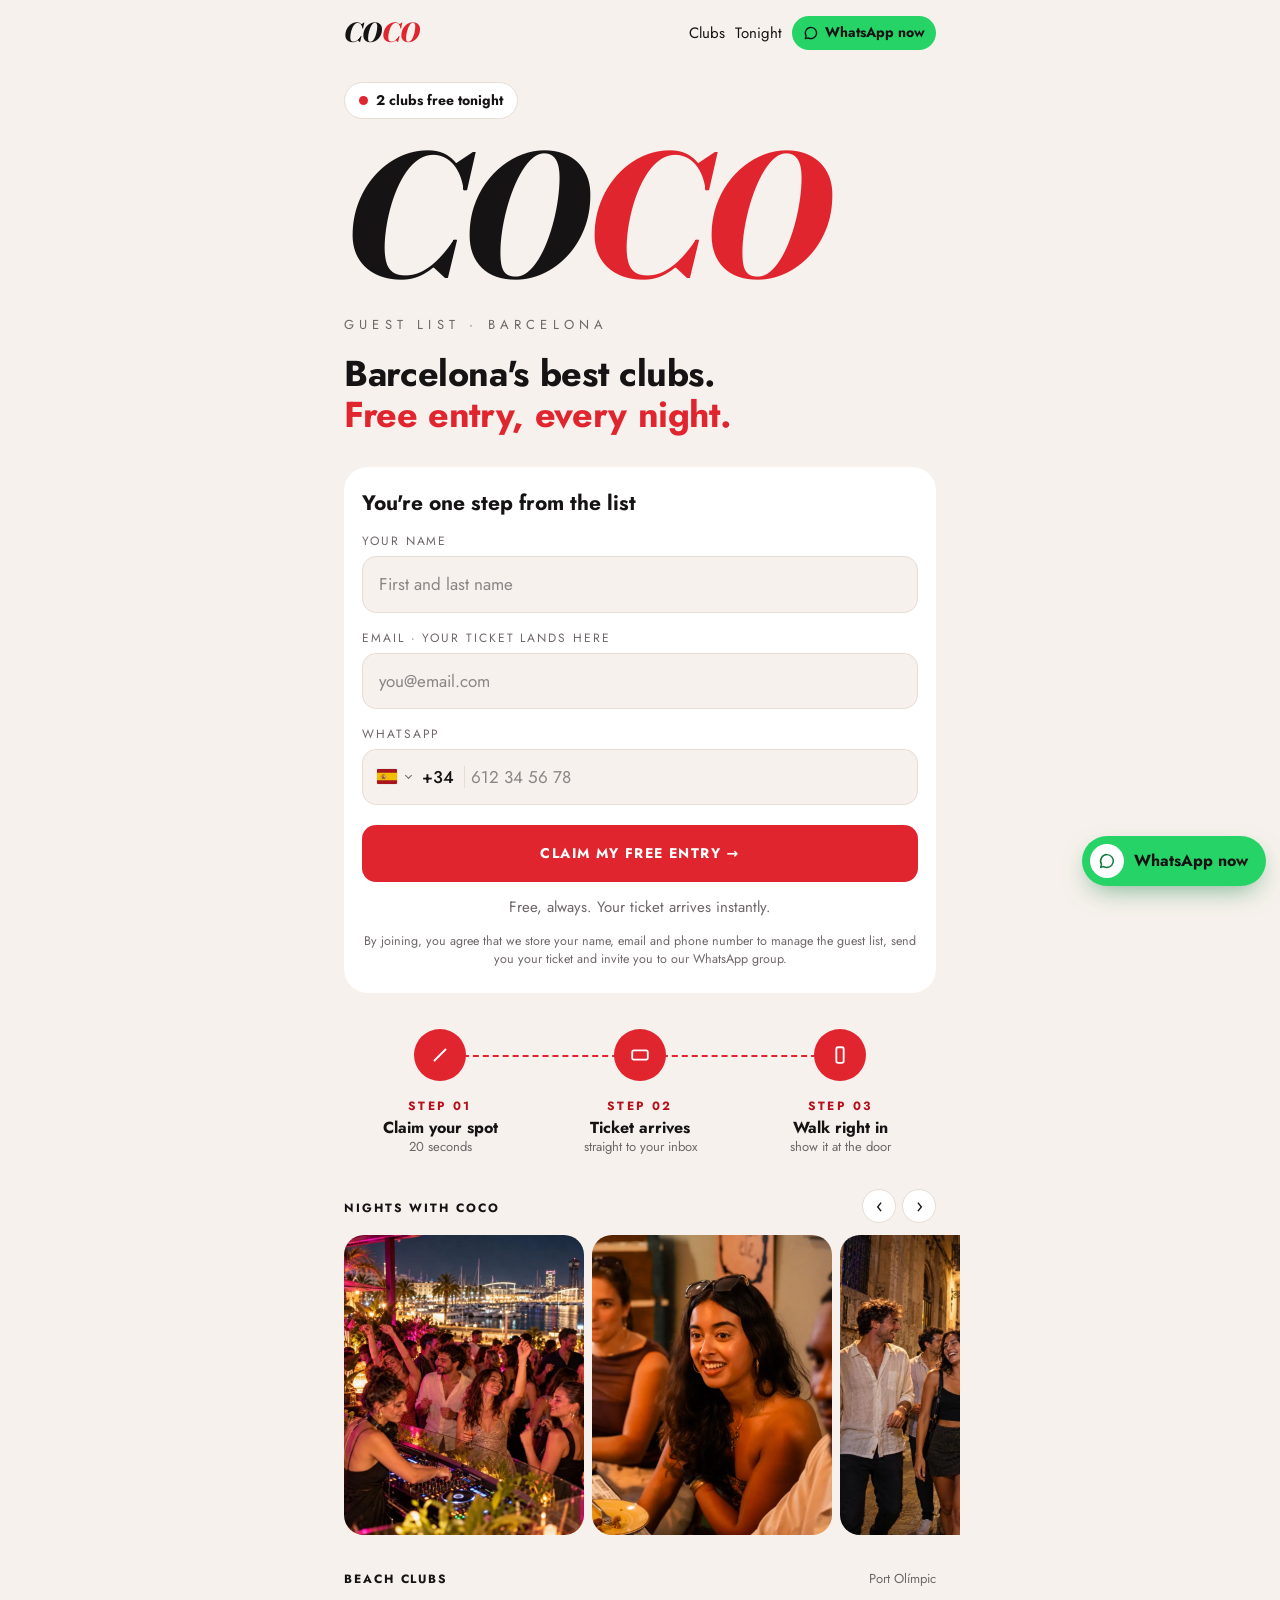
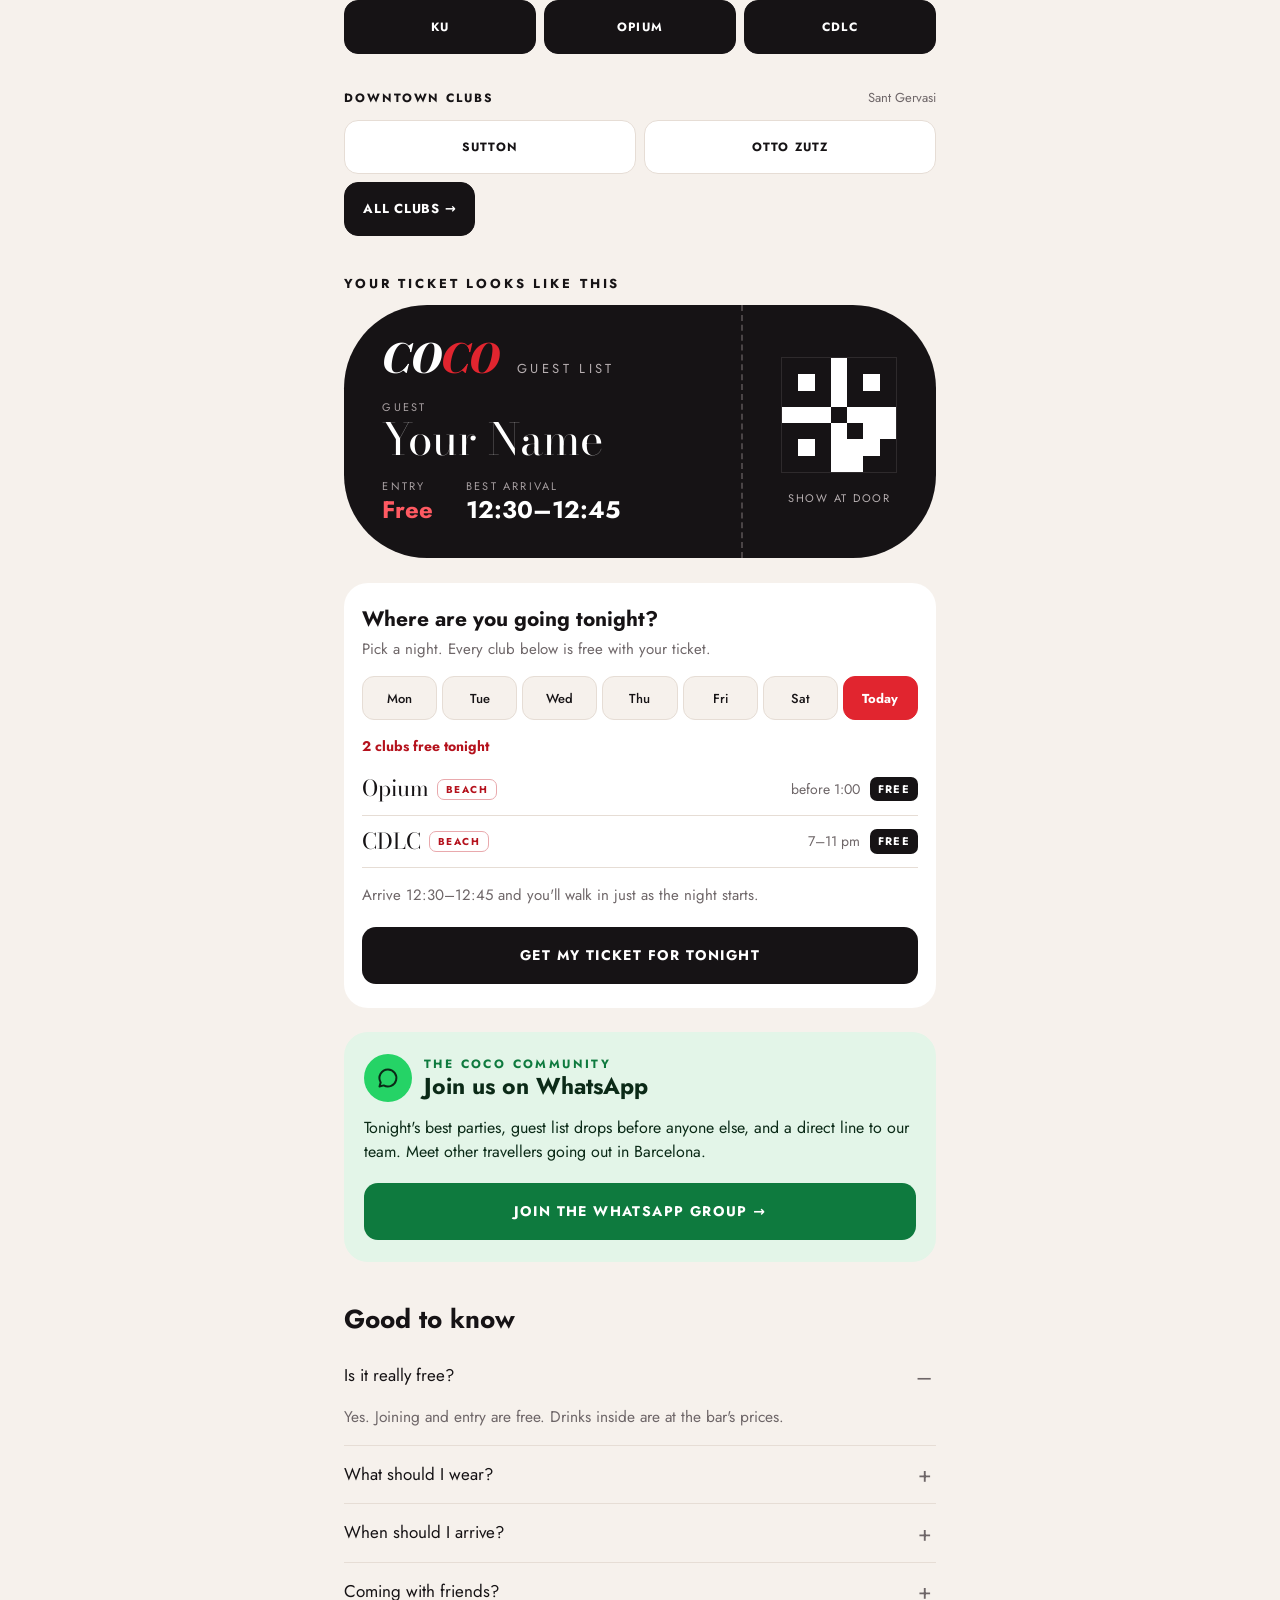
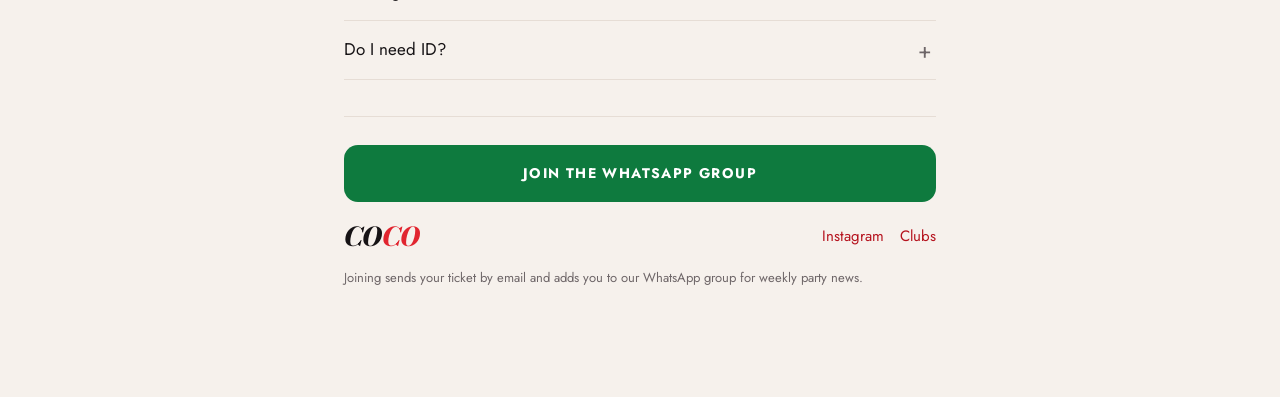
==== commit 61c00874: "5 clubs only + Nights with COCO photos - Clubs: KU, Opium, CDLC, Sutton, Otto Zutz with the new week" ====
--- a/index.html
+++ b/index.html
@@ -112,30 +112,52 @@
         </li>
       </ol>
 
-      <!-- 5. Club logos (each links to its card on the Clubs page) -->
+      <!-- 5. Nights with COCO: photos of past events. The cards are written by tools/make-gallery.py. -->
+      <section class="gallery" aria-labelledby="gallery-title">
+        <div class="group-head">
+          <h2 class="group-title" id="gallery-title">Nights with COCO</h2>
+          <span class="group-where shots-hint" aria-hidden="true">swipe →</span>
+          <span class="shots-nav">
+            <button class="shots-btn" type="button" data-dir="-1" aria-label="Previous photos" aria-controls="shots">‹</button>
+            <button class="shots-btn" type="button" data-dir="1" aria-label="Next photos" aria-controls="shots">›</button>
+          </span>
+        </div>
+        <div class="shots" id="shots">
+          <!-- gallery:start -->
+          <a class="shot" href="#signup"><img src="img/events/01.webp" width="720" height="900" alt="Rooftop party with a DJ above the port at night" loading="lazy" decoding="async"></a>
+          <a class="shot" href="#signup"><img src="img/events/02.webp" width="720" height="900" alt="Guests smiling around a dinner table" loading="lazy" decoding="async"></a>
+          <a class="shot" href="#signup"><img src="img/events/03.webp" width="720" height="900" alt="Friends walking through the old town at night" loading="lazy" decoding="async"></a>
+          <a class="shot" href="#signup"><img src="img/events/04.webp" width="720" height="900" alt="Seafood paella on the table" loading="lazy" decoding="async"></a>
+          <a class="shot" href="#signup"><img src="img/events/05.webp" width="720" height="900" alt="Bartender pouring cocktails for a laughing group" loading="lazy" decoding="async"></a>
+          <a class="shot" href="#signup"><img src="img/events/06.webp" width="720" height="900" alt="A plate of turrón shared during a tasting" loading="lazy" decoding="async"></a>
+          <a class="shot" href="#signup"><img src="img/events/07.webp" width="720" height="900" alt="Friends toasting with drinks in a bar" loading="lazy" decoding="async"></a>
+          <a class="shot" href="#signup"><img src="img/events/08.webp" width="720" height="900" alt="A guest raising a glass of beer at the bar" loading="lazy" decoding="async"></a>
+          <a class="shot" href="#signup"><img src="img/events/09.webp" width="720" height="900" alt="Friends with drinks on a terrace over the port" loading="lazy" decoding="async"></a>
+          <a class="shot" href="#signup"><img src="img/events/10.webp" width="720" height="900" alt="Inside an old wooden tapas bar" loading="lazy" decoding="async"></a>
+          <a class="shot" href="#signup"><img src="img/events/11.webp" width="720" height="900" alt="A group laughing on a night walk through narrow streets" loading="lazy" decoding="async"></a>
+          <a class="shot" href="#signup"><img src="img/events/12.webp" width="720" height="900" alt="Guests tasting beer at the bar counter" loading="lazy" decoding="async"></a>
+          <a class="shot" href="#signup"><img src="img/events/13.webp" width="720" height="900" alt="The group visiting a market exhibition" loading="lazy" decoding="async"></a>
+          <a class="shot" href="#signup"><img src="img/events/14.webp" width="720" height="900" alt="Turrón tasting, guests looking on" loading="lazy" decoding="async"></a>
+          <!-- gallery:end -->
+        </div>
+      </section>
+
+      <!-- 6. Club logos (each links to its card on the Clubs page) -->
       <div class="group-head"><h2 class="group-title">Beach clubs</h2><span class="group-where">Port Olímpic</span></div>
       <div class="tiles tiles-beach">
         <a class="tile tile-beach" href="clubs.html#ku">KU</a>
         <a class="tile tile-beach" href="clubs.html#opium">Opium</a>
-        <a class="tile tile-beach" href="clubs.html#shoko">Shôko</a>
         <a class="tile tile-beach" href="clubs.html#cdlc">CDLC</a>
       </div>
 
-      <div class="group-head"><h2 class="group-title">Downtown clubs</h2><span class="group-where">Eixample · Sant Gervasi · Gòtic</span></div>
+      <div class="group-head"><h2 class="group-title">Downtown clubs</h2><span class="group-where">Sant Gervasi</span></div>
       <div class="tiles tiles-down">
         <a class="tile" href="clubs.html#sutton">Sutton</a>
         <a class="tile" href="clubs.html#ottozutz">Otto Zutz</a>
-        <a class="tile" href="clubs.html#labiblio">La Biblio</a>
-        <a class="tile" href="clubs.html#twenties">Twenties</a>
-        <a class="tile" href="clubs.html#luzdegas">Luz de Gas</a>
-        <a class="tile" href="clubs.html#cityhall">City Hall</a>
-        <a class="tile" href="clubs.html#jamboree">Jamboree</a>
-        <a class="tile" href="clubs.html#blingbling">Bling Bling</a>
-        <a class="tile" href="clubs.html#downtown">Downtown</a>
       </div>
       <a class="tile tile-all" href="clubs.html">All clubs →</a>
 
-      <!-- 6. Ticket preview -->
+      <!-- 7. Ticket preview -->
       <h2 class="section-label">Your ticket looks like this</h2>
       <div class="ticket">
         <div class="ticket-main">
@@ -153,7 +175,7 @@
         </div>
       </div>
 
-      <!-- 7. Where are you going tonight? -->
+      <!-- 8. Where are you going tonight? -->
       <section class="card" id="tonight" aria-labelledby="tonight-title">
         <h2 class="card-title" id="tonight-title">Where are you going tonight?</h2>
         <p class="card-sub">Pick a night. Every club below is free with your ticket.</p>
@@ -164,7 +186,7 @@
         <a class="btn btn-black" href="#signup">Get my ticket for tonight</a>
       </section>
 
-      <!-- 8. WhatsApp group -->
+      <!-- 9. WhatsApp group -->
       <section class="community" aria-labelledby="community-title">
         <div class="community-head">
           <span class="community-icon" aria-hidden="true"><svg><use href="#i-chat"/></svg></span>
@@ -177,7 +199,7 @@
         <a class="btn btn-green" data-link="group" href="#">Join the WhatsApp group →</a>
       </section>
 
-      <!-- 9. Good to know -->
+      <!-- 10. Good to know -->
       <section class="faq" aria-labelledby="faq-title">
         <h2 id="faq-title">Good to know</h2>
         <details open>
@@ -190,7 +212,7 @@
         </details>
         <details>
           <summary>When should I arrive?</summary>
-          <p>12:30–12:45 is the sweet spot. Free entry runs until 1:00, and until 1:30 at Otto Zutz and Twenties.</p>
+          <p>12:30–12:45 is the sweet spot. Free entry runs until 1:00, and until 1:30 at Otto Zutz.</p>
         </details>
         <details>
           <summary>Coming with friends?</summary>
@@ -203,7 +225,7 @@
       </section>
     </main>
 
-    <!-- 10. Bottom of page -->
+    <!-- 11. Bottom of page -->
     <footer class="foot">
       <a class="btn btn-green" data-link="group" href="#">Join the WhatsApp group</a>
       <div class="foot-bar">
--- a/style.css
+++ b/style.css
@@ -163,8 +163,8 @@
 .group-title { font-size: 12px; font-weight: 700; letter-spacing: 0.16em; text-transform: uppercase; white-space: nowrap; }
 .group-where { font-size: 13px; color: var(--grey); text-align: right; }
 .tiles { display: grid; gap: 8px; }
-.tiles-beach { grid-template-columns: repeat(4, 1fr); }
-.tiles-down { grid-template-columns: repeat(3, 1fr); }
+.tiles-beach { grid-template-columns: repeat(3, 1fr); }
+.tiles-down { grid-template-columns: repeat(2, 1fr); }
 .tile {
   display: grid; place-items: center; min-height: 54px; padding: 8px 4px; border-radius: 14px;
   border: 1px solid var(--line); background: var(--card); color: var(--ink);
@@ -173,6 +173,27 @@
 .tile-beach { background: var(--ink); border-color: var(--ink); color: #fff; }
 .tile:hover { filter: brightness(0.94); }
 .tile-all { display: inline-grid; margin-top: 8px; padding: 14px 18px; background: var(--ink); border-color: var(--ink); color: #fff; font-size: 13px; letter-spacing: 0.06em; }
+
+/* ---------- Nights with COCO: photos of past events, swiped sideways (each opens the form) ---------- */
+.shots {
+  display: flex; gap: 8px; overflow-x: auto; scroll-snap-type: x mandatory; scroll-behavior: smooth;
+  margin: 0 calc(-1 * var(--gutter)); padding: 0 var(--gutter); scroll-padding: 0 var(--gutter);
+  scrollbar-width: none; overscroll-behavior-x: contain;
+}
+.shots::-webkit-scrollbar { display: none; }
+.shot { flex: 0 0 62%; max-width: 240px; aspect-ratio: 4 / 5; border-radius: 20px; overflow: hidden; scroll-snap-align: start; background: var(--line); }
+.shot img { display: block; width: 100%; height: 100%; object-fit: cover; }
+.shots-nav { display: none; gap: 6px; }
+.shots-btn {
+  width: 34px; height: 34px; padding: 0; border: 1px solid var(--line); border-radius: 50%;
+  background: var(--card); color: var(--ink); font-size: 20px; line-height: 1; cursor: pointer;
+}
+.shots-btn:hover { filter: brightness(0.94); }
+/* Phones swipe; computers with a mouse get the ‹ › buttons instead of the "swipe →" hint. */
+@media (hover: hover) and (pointer: fine) {
+  .shots-hint { display: none; }
+  .shots-nav { display: flex; }
+}
 
 /* ---------- Ticket preview: the real ticket image (the same file is emailed to guests) ---------- */
 .section-label { margin: 38px 0 12px; font-size: 13px; font-weight: 700; letter-spacing: 0.22em; text-transform: uppercase; }
@@ -292,6 +313,6 @@
 @keyframes spin { to { transform: rotate(360deg); } }
 @keyframes pop { from { opacity: 0; transform: scale(0.6); } to { opacity: 1; transform: none; } }
 @media (prefers-reduced-motion: reduce) {
-  html { scroll-behavior: auto; }
+  html, .shots { scroll-behavior: auto; }
   *, *::before, *::after { animation: none !important; transition: none !important; }
 }
